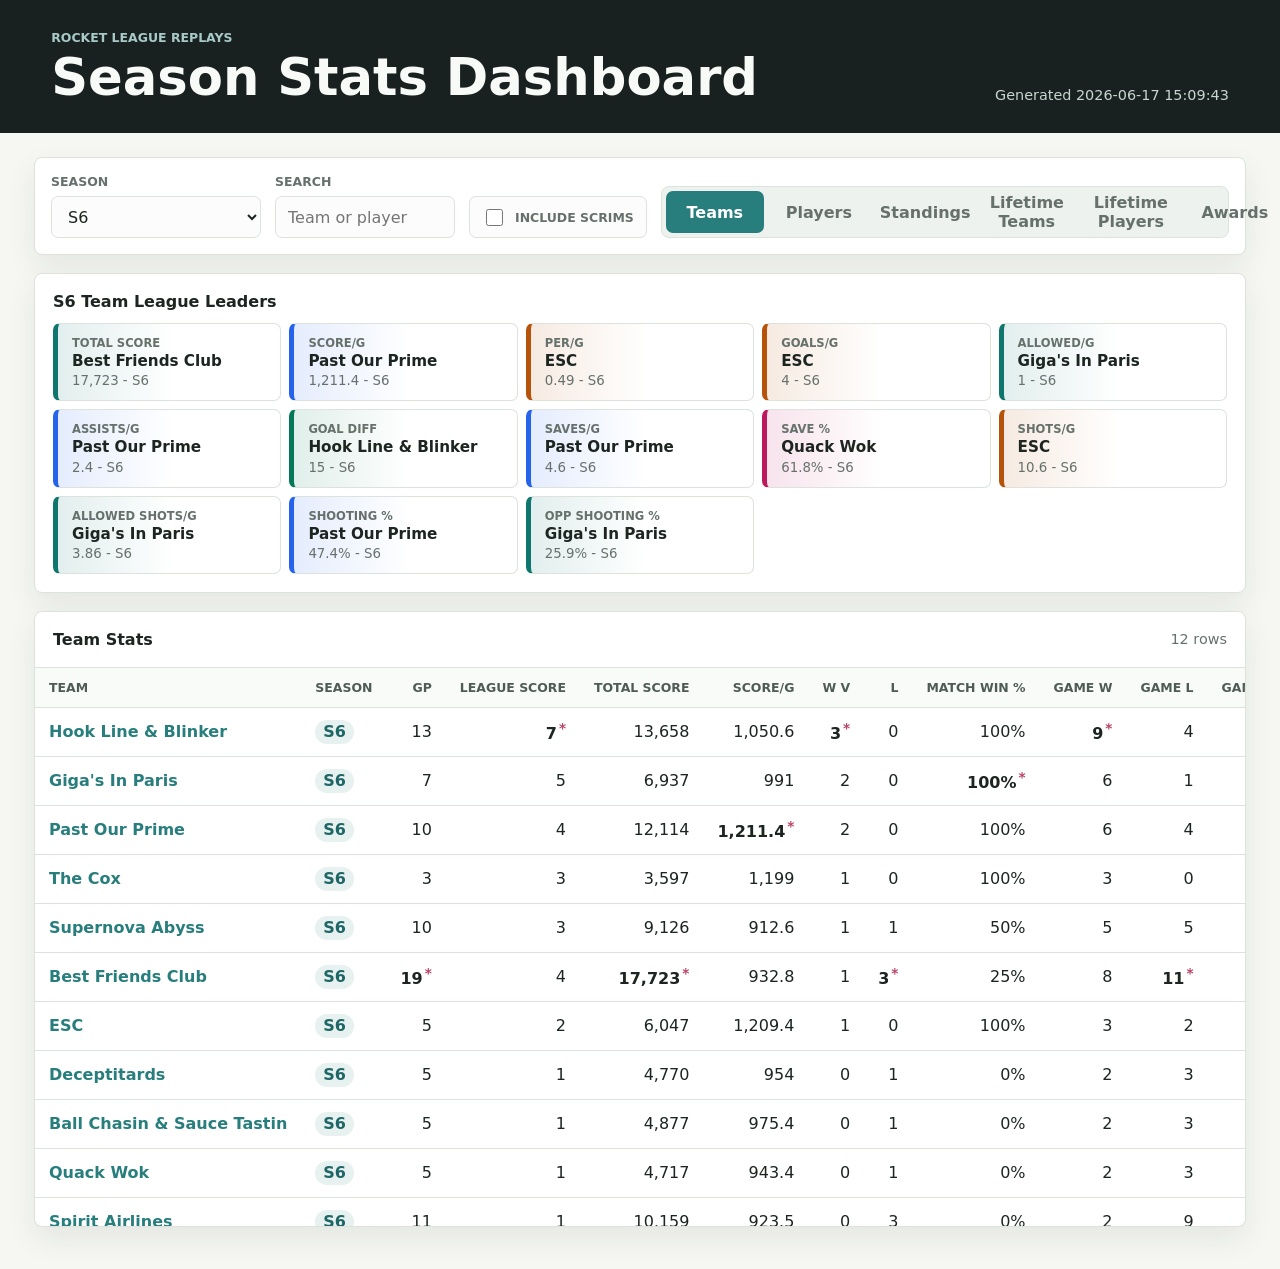
==== RL - 2/index.html @ 571d5083 "Add files via upload" ====
<!doctype html>
<html lang="en">
<head>
  <meta charset="utf-8">
  <meta name="viewport" content="width=device-width, initial-scale=1">
  <title>RL Season Dashboard</title>
  <link rel="stylesheet" href="styles.css">
</head>
<body>
  <header class="topbar">
    <div>
      <p class="eyebrow">Rocket League replays</p>
      <h1>Season Stats Dashboard</h1>
    </div>
    <div class="meta">
      <span id="generatedAt">Loading data...</span>
    </div>
  </header>

  <main>
    <section class="controls" aria-label="Dashboard controls">
      <label>
        <span>Season</span>
        <select id="seasonSelect"></select>
      </label>
      <label>
        <span>Search</span>
        <input id="searchInput" type="search" placeholder="Team or player">
        <div id="searchSuggestions" class="search-suggestions hidden"></div>
      </label>
      <label class="check-control">
        <input id="includeScrims" type="checkbox">
        <span>Include scrims</span>
      </label>
      <div class="segmented" role="tablist" aria-label="Stats view">
        <button class="active" type="button" data-view="teams">Teams</button>
        <button type="button" data-view="players">Players</button>
        <button type="button" data-view="standings">Standings</button>
        <button type="button" data-view="lifetimeTeams">Lifetime Teams</button>
        <button type="button" data-view="lifetimePlayers">Lifetime Players</button>
        <button type="button" data-view="awards">Awards</button>
      </div>
    </section>

    <section id="detailBar" class="detail-bar hidden" aria-label="Detail navigation">
      <button id="backButton" type="button">Back</button>
      <div>
        <span id="detailEyebrow">Detail</span>
        <strong id="detailTitle">-</strong>
      </div>
    </section>

    <section class="kpis" aria-label="Season summary">
      <div id="teamLeaderPanel">
        <h2>Team League Leaders</h2>
        <div id="teamLeaderGrid" class="mini-leader-grid"></div>
      </div>
      <div id="awardRacePanel">
        <h2>Award Races</h2>
        <div id="awardRaceGrid" class="mini-leader-grid"></div>
      </div>
    </section>

    <section class="figures hidden" aria-label="Key figures">
      <article>
        <span id="figureOneLabel">Top Scorer</span>
        <strong id="figureOneValue">-</strong>
        <small id="figureOneMeta"></small>
      </article>
      <article>
        <span id="figureTwoLabel">Pressure Leader</span>
        <strong id="figureTwoValue">-</strong>
        <small id="figureTwoMeta"></small>
      </article>
      <article>
        <span id="figureThreeLabel">Most Efficient</span>
        <strong id="figureThreeValue">-</strong>
        <small id="figureThreeMeta"></small>
      </article>
      <article>
        <span id="figureFourLabel">Boost Thief</span>
        <strong id="figureFourValue">-</strong>
        <small id="figureFourMeta"></small>
      </article>
    </section>

    <section class="leaderboards hidden" aria-label="Leaders">
      <div>
        <h2 id="leaderOneTitle">Team Goal Leaders</h2>
        <div id="leaderOne" class="bars"></div>
      </div>
      <div>
        <h2 id="leaderTwoTitle">Best Win Rate</h2>
        <div id="leaderTwo" class="bars"></div>
      </div>
    </section>

    <section id="awardFilters" class="award-filters hidden" aria-label="Award filters"></section>

    <section class="table-shell">
      <div class="table-head">
        <h2 id="tableTitle">Team Stats</h2>
        <span id="rowCount">0 rows</span>
      </div>
      <div class="table-wrap">
        <table>
          <thead id="statsHead"></thead>
          <tbody id="statsBody"></tbody>
        </table>
      </div>
    </section>

    <section id="detailExtras" class="detail-extras hidden" aria-label="Player awards and leaderboard appearances"></section>
    <section id="playoffStats" class="detail-extras hidden" aria-label="Playoff stats"></section>
  </main>

  <script src="dashboard-data.js"></script>
  <script src="manual-history.js"></script>
  <script src="app.js"></script>
</body>
</html>
---- RL - 2/styles.css ----
:root {
  color-scheme: light;
  --bg: #f6f7f3;
  --panel: #ffffff;
  --ink: #1d2521;
  --muted: #66716c;
  --line: #dce2dc;
  --accent: #287d7d;
  --accent-2: #d56536;
  --accent-3: #6a7f2a;
  --gold: #b7791f;
  --rose: #b94664;
  --blue: #3b6fa8;
  --shadow: 0 12px 30px rgba(29, 37, 33, 0.08);
}

* {
  box-sizing: border-box;
}

body {
  margin: 0;
  background: var(--bg);
  color: var(--ink);
  font-family: Inter, ui-sans-serif, system-ui, -apple-system, BlinkMacSystemFont, "Segoe UI", sans-serif;
}

.topbar {
  min-height: 132px;
  display: flex;
  align-items: flex-end;
  justify-content: space-between;
  gap: 24px;
  padding: 30px clamp(18px, 4vw, 54px);
  background: #18211f;
  color: #f7faf7;
}

.eyebrow {
  margin: 0 0 7px;
  color: #a7c9c7;
  font-size: 0.78rem;
  font-weight: 700;
  text-transform: uppercase;
  letter-spacing: 0;
}

h1,
h2 {
  margin: 0;
  letter-spacing: 0;
}

h1 {
  font-size: clamp(2rem, 4vw, 3.6rem);
  line-height: 1;
}

h2 {
  font-size: 1rem;
}

.meta {
  color: #c9d5d1;
  font-size: 0.9rem;
  white-space: nowrap;
}

main {
  width: min(1400px, 100%);
  margin: 0 auto;
  padding: 24px clamp(14px, 3vw, 34px) 42px;
}

.controls,
.detail-bar,
.kpis,
.figures,
.leaderboards,
.table-shell {
  background: var(--panel);
  border: 1px solid var(--line);
  border-radius: 8px;
  box-shadow: var(--shadow);
}

.hidden {
  display: none !important;
}

.detail-bar {
  display: flex;
  align-items: center;
  gap: 14px;
  margin-top: 18px;
  padding: 14px 16px;
}

.detail-bar button {
  width: 72px;
  border: 0;
  background: var(--accent);
  color: #fff;
  font-weight: 800;
  cursor: pointer;
}

.detail-bar div {
  display: grid;
  gap: 3px;
}

.detail-bar span {
  color: var(--muted);
  font-size: 0.75rem;
  font-weight: 800;
  text-transform: uppercase;
}

.detail-bar strong {
  color: var(--ink);
  font-size: 1.12rem;
}

.controls {
  display: grid;
  grid-template-columns: minmax(150px, 210px) minmax(180px, 1fr) minmax(132px, auto) minmax(460px, auto);
  gap: 14px;
  align-items: end;
  padding: 16px;
}

label {
  position: relative;
  display: grid;
  gap: 7px;
}

label span,
.check-control span {
  color: var(--muted);
  font-size: 0.78rem;
  font-weight: 700;
  text-transform: uppercase;
}

.check-control {
  min-height: 42px;
  display: flex;
  align-items: center;
  gap: 9px;
  padding: 0 12px;
  border: 1px solid var(--line);
  border-radius: 7px;
  background: #fbfcfb;
  cursor: pointer;
}

.check-control input {
  width: 17px;
  height: 17px;
  accent-color: var(--accent);
}

select,
input,
button {
  height: 42px;
  border: 1px solid var(--line);
  border-radius: 7px;
  font: inherit;
}

select,
input {
  width: 100%;
  padding: 0 12px;
  background: #fbfcfb;
  color: var(--ink);
}

.segmented {
  display: grid;
  grid-template-columns: repeat(6, 1fr);
  gap: 6px;
  padding: 4px;
  border: 1px solid var(--line);
  border-radius: 8px;
  background: #eef2ee;
}

.segmented button {
  min-width: 98px;
  border: 0;
  background: transparent;
  color: var(--muted);
  font-weight: 700;
  cursor: pointer;
}

.segmented button.active {
  background: var(--accent);
  color: white;
}

.season-disabled label:first-child {
  opacity: 0.45;
}

.season-disabled #seasonSelect {
  cursor: not-allowed;
}

.search-suggestions {
  position: absolute;
  top: calc(100% + 6px);
  right: 0;
  left: 0;
  z-index: 20;
  overflow: hidden;
  border: 1px solid var(--line);
  border-radius: 8px;
  background: #fff;
  box-shadow: var(--shadow);
}

.search-suggestions button {
  width: 100%;
  height: auto;
  min-height: 38px;
  display: grid;
  grid-template-columns: 1fr auto;
  gap: 10px;
  align-items: center;
  border: 0;
  border-bottom: 1px solid var(--line);
  border-radius: 0;
  background: #fff;
  color: var(--ink);
  cursor: pointer;
  text-align: left;
}

.search-suggestions button:hover {
  background: #edf7f6;
}

.search-suggestions span {
  color: var(--ink);
  text-transform: none;
}

.search-suggestions em {
  color: var(--accent);
  font-size: 0.75rem;
  font-style: normal;
  font-weight: 800;
  text-transform: uppercase;
}

.search-suggestions p {
  margin: 0;
  padding: 10px 12px;
  color: var(--muted);
}

.kpis {
  display: grid;
  grid-template-columns: repeat(2, minmax(0, 1fr));
  gap: 18px;
  margin-top: 18px;
  padding: 18px;
  overflow: visible;
}

.figures {
  display: grid;
  grid-template-columns: repeat(4, 1fr);
  gap: 1px;
  margin-top: 18px;
  overflow: hidden;
}

.figures article {
  min-height: 112px;
  display: grid;
  gap: 6px;
  align-content: center;
  padding: 18px;
  background: #fff;
  border-top: 4px solid var(--accent);
}

.figures article:nth-child(2) {
  border-top-color: var(--accent-2);
}

.figures article:nth-child(3) {
  border-top-color: var(--gold);
}

.figures article:nth-child(4) {
  border-top-color: var(--blue);
}

.figures span {
  color: var(--muted);
  font-size: 0.78rem;
  font-weight: 700;
  text-transform: uppercase;
}

.figures strong {
  overflow: hidden;
  text-overflow: ellipsis;
  white-space: nowrap;
  font-size: 1.15rem;
  color: var(--accent);
}

.figures article:nth-child(2) strong {
  color: var(--accent-2);
}

.figures article:nth-child(3) strong {
  color: var(--gold);
}

.figures article:nth-child(4) strong {
  color: var(--blue);
}

.figures small {
  color: var(--muted);
  font-size: 0.9rem;
}

.kpis article {
  background: #fff;
}

.kpis span {
  color: var(--muted);
  font-size: 0.82rem;
  font-weight: 700;
  text-transform: uppercase;
}

.kpis strong {
  font-size: 2.1rem;
  line-height: 1;
}

.mini-leader-grid {
  display: grid;
  grid-template-columns: repeat(2, minmax(0, 1fr));
  gap: 8px;
  margin-top: 12px;
}

#teamLeaderPanel {
  grid-column: 1 / -1;
}

#teamLeaderGrid {
  grid-template-columns: repeat(5, minmax(0, 1fr));
}

#awardRacePanel {
  grid-column: 1 / -1;
}

#awardRaceGrid {
  max-width: 980px;
  grid-template-columns: repeat(2, minmax(0, 1fr));
}

.mini-leader-card {
  height: auto;
  min-height: 72px;
  display: grid;
  gap: 4px;
  align-content: center;
  border: 1px solid var(--line);
  border-left: 5px solid var(--team-color, var(--accent));
  background: linear-gradient(90deg, color-mix(in srgb, var(--team-color, var(--accent)) 12%, #fff), #fff 52%);
  color: var(--ink);
  cursor: pointer;
  padding: 12px 14px;
  text-align: left;
}

.mini-leader-card span {
  color: var(--muted);
  font-size: 0.72rem;
  font-weight: 800;
  text-transform: uppercase;
}

.mini-leader-card strong {
  overflow: hidden;
  color: var(--ink);
  font-size: 0.95rem;
  text-overflow: ellipsis;
  white-space: nowrap;
}

.mini-leader-card small {
  color: var(--muted);
}

#awardRacePanel .mini-leader-card {
  min-height: 94px;
  border-left-width: 7px;
}

#awardRacePanel .mini-leader-card strong {
  font-size: 1.08rem;
}

#awardRacePanel .mini-leader-card small {
  line-height: 1.35;
}

.leaderboards {
  display: grid;
  grid-template-columns: repeat(2, minmax(0, 1fr));
  gap: 20px;
  margin-top: 18px;
  padding: 18px;
}

.bars {
  display: grid;
  gap: 12px;
  margin-top: 16px;
}

.bar-row {
  display: grid;
  grid-template-columns: minmax(120px, 180px) 1fr minmax(54px, auto);
  gap: 12px;
  align-items: center;
}

.bar-name {
  overflow: hidden;
  text-overflow: ellipsis;
  white-space: nowrap;
  font-weight: 700;
}

.bar-name small {
  color: var(--muted);
  font-size: 0.72rem;
}

.bar-track {
  height: 12px;
  overflow: hidden;
  border-radius: 99px;
  background: #edf1ee;
}

.bar-fill {
  height: 100%;
  width: var(--w);
  background: var(--accent-2);
}

.bar-row.goals .bar-fill {
  background: linear-gradient(90deg, var(--accent-2), #ef9a6c);
}

.bar-row.shooting .bar-fill {
  background: linear-gradient(90deg, var(--accent), #56b7a9);
}

.bar-row.default:nth-child(even) .bar-fill {
  background: var(--accent-3);
}

.bar-value {
  color: var(--muted);
  font-variant-numeric: tabular-nums;
  text-align: right;
}

.table-shell {
  margin-top: 18px;
  overflow: hidden;
}

.detail-extras {
  margin-top: 18px;
}

.extras-grid {
  display: grid;
  gap: 18px;
}

.extras-grid > section {
  background: var(--panel);
  border: 1px solid var(--line);
  border-radius: 8px;
  box-shadow: var(--shadow);
  padding: 18px;
}

.appearance-grid {
  display: grid;
  grid-template-columns: repeat(auto-fit, minmax(210px, 1fr));
  gap: 12px;
  margin-top: 14px;
}

.player-total-grid {
  display: grid;
  grid-template-columns: repeat(4, minmax(0, 1fr));
  gap: 10px;
  margin-top: 14px;
}

.player-total-grid article {
  min-height: 86px;
  display: grid;
  align-content: center;
  gap: 7px;
  border: 1px solid var(--line);
  border-left: 5px solid var(--accent);
  border-radius: 8px;
  background: #fff;
  padding: 14px;
}

.player-total-grid span {
  color: var(--muted);
  font-size: 0.74rem;
  font-weight: 800;
  text-transform: uppercase;
}

.player-total-grid strong {
  color: var(--ink);
  font-size: 1.35rem;
  line-height: 1;
}

.appearance-card {
  border: 1px solid var(--line);
  border-top: 4px solid var(--accent);
  border-radius: 8px;
  padding: 12px;
  background: #fff;
}

.appearance-card h3 {
  margin: 0 0 8px;
  font-size: 0.95rem;
}

.appearance-card button {
  width: 100%;
  height: auto;
  min-height: 30px;
  display: grid;
  grid-template-columns: 1fr auto auto;
  gap: 8px;
  align-items: center;
  border: 0;
  border-radius: 4px;
  background: transparent;
  color: var(--ink);
  cursor: pointer;
  text-align: left;
}

.appearance-card button:hover {
  background: #edf7f6;
}

.appearance-card span {
  color: #064fb0;
  font-weight: 800;
}

.appearance-card strong {
  color: var(--ink);
}

.appearance-card em,
.appearance-card small,
.empty-note {
  color: var(--muted);
  font-style: normal;
}

.award-list {
  display: grid;
  grid-template-columns: repeat(auto-fit, minmax(220px, 1fr));
  gap: 12px;
  margin-top: 14px;
}

.award-card,
.award-card button {
  display: grid;
  gap: 5px;
  border: 1px solid var(--line);
  border-left: 4px solid var(--gold);
  border-radius: 8px;
  padding: 12px;
  background: #fff;
  color: var(--ink);
  text-align: left;
}

.award-card button {
  width: 100%;
  cursor: pointer;
}

.award-card button:hover {
  background: #fff8e5;
}

.award-card strong {
  color: var(--ink);
}

.award-card span {
  color: var(--accent);
  font-size: 0.85rem;
  font-weight: 800;
}

.award-card small {
  color: var(--muted);
}

.info-grid {
  display: grid;
  grid-template-columns: repeat(auto-fit, minmax(180px, 1fr));
  gap: 12px;
  margin-top: 14px;
}

.info-grid article,
.info-grid button {
  min-height: 88px;
  display: grid;
  gap: 8px;
  align-content: center;
  border: 1px solid var(--line);
  border-left: 4px solid var(--blue);
  border-radius: 8px;
  padding: 16px;
  background: #fff;
  color: var(--ink);
  text-align: left;
}

.info-grid button {
  width: 100%;
  cursor: pointer;
}

.info-grid button:hover {
  background: #eef5ff;
}

.info-grid span {
  color: var(--muted);
  font-size: 0.72rem;
  font-weight: 800;
  text-transform: uppercase;
}

.info-grid strong {
  white-space: normal;
  line-height: 1.25;
  color: var(--ink);
}

.awards-panel {
  display: grid;
  gap: 16px;
  margin-top: 18px;
  padding: 18px;
  border: 1px solid var(--line);
  background: #fff;
}

.awards-panel h2 {
  margin: 0;
}

.awards-panel p {
  margin: 4px 0 0;
  color: var(--muted);
}

.award-filter-grid {
  display: grid;
  grid-template-columns: repeat(auto-fit, minmax(170px, 1fr));
  gap: 10px;
}

.award-filter {
  min-height: 64px;
  display: grid;
  gap: 4px;
  align-content: center;
  border: 1px solid var(--line);
  border-left: 4px solid var(--accent);
  background: #f9fbf9;
  color: var(--ink);
  cursor: pointer;
  text-align: left;
}

.award-filter.active {
  border-color: var(--accent);
  background: #edf7f6;
}

.award-filter strong {
  font-size: 0.92rem;
}

.award-filter span {
  color: var(--muted);
  font-size: 0.78rem;
}

.compact-stat-list {
  display: grid;
  gap: 8px;
  margin-top: 12px;
}

.compact-stat-list button {
  width: 100%;
  height: auto;
  min-height: 42px;
  display: grid;
  grid-template-columns: minmax(0, 1fr) auto;
  gap: 10px;
  align-items: center;
  border: 1px solid var(--line);
  background: #fff;
  color: var(--ink);
  cursor: pointer;
  text-align: left;
}

.compact-stat-list button:hover {
  background: #edf7f6;
}

.compact-stat-list span {
  color: var(--muted);
}

.leader-card-wrap {
  max-height: none;
}

.leader-card-table {
  min-width: 0;
}

.leader-grid-cell {
  padding: 0;
  text-align: left;
  white-space: normal;
}

.leader-card-grid {
  display: grid;
  grid-template-columns: repeat(4, minmax(210px, 1fr));
  gap: 6px;
  padding: 6px;
}

.leader-card {
  min-height: 96px;
  border: 1px solid #e1e1e1;
  background: #fff;
}

.leader-card h3 {
  margin: 0;
  padding: 5px 10px;
  border-bottom: 1px solid #cfcfcf;
  background: #e9e7e7;
  color: #050505;
  font-size: 0.9rem;
  text-align: center;
}

.leader-list {
  display: grid;
  gap: 6px;
  margin: 0;
  padding: 8px 12px 2px;
  list-style: none;
}

.leader-list li {
  display: grid;
  grid-template-columns: auto minmax(0, 1fr) auto;
  gap: 5px;
  align-items: baseline;
  color: #050505;
  font-size: 0.78rem;
  font-weight: 800;
}

.leader-list button {
  height: auto;
  min-width: 0;
  padding: 0;
  border: 0;
  background: transparent;
  color: #064fb0;
  cursor: pointer;
  font: inherit;
  text-align: left;
  text-decoration: underline;
}

.leader-list strong {
  color: #050505;
}

.leader-card details {
  padding-bottom: 7px;
}

.leader-card summary {
  display: block;
  margin-top: 2px;
  color: #b00000;
  font-size: 0.7rem;
  font-weight: 700;
  text-align: center;
  cursor: pointer;
}

.leader-card summary::after {
  content: " v";
}

.leader-card details[open] summary::after {
  content: " ^";
}

.leader-list-extra {
  padding-top: 8px;
}

.career-high {
  color: var(--accent-2);
  font-weight: 900;
}

.season-leader {
  color: var(--ink);
  font-weight: 900;
}

.playoff-winner {
  color: var(--ink);
  font-weight: 900;
}

.season-record {
  color: var(--rose);
  font-size: 0.85em;
  font-weight: 900;
  margin-left: 2px;
}

.table-head {
  display: flex;
  align-items: center;
  justify-content: space-between;
  gap: 18px;
  padding: 18px;
  border-bottom: 1px solid var(--line);
}

#rowCount {
  color: var(--muted);
  font-size: 0.9rem;
}

.table-wrap {
  overflow: auto;
  max-height: 62vh;
}

table {
  width: 100%;
  border-collapse: collapse;
  min-width: 1820px;
}

th,
td {
  padding: 12px 14px;
  border-bottom: 1px solid var(--line);
  text-align: right;
  white-space: nowrap;
  font-variant-numeric: tabular-nums;
}

th:first-child,
td:first-child,
th:nth-child(2),
td:nth-child(2) {
  text-align: left;
}

th {
  position: sticky;
  top: 0;
  z-index: 1;
  background: #f9fbf9;
  color: #4f5c56;
  font-size: 0.78rem;
  text-transform: uppercase;
  cursor: pointer;
}

tbody tr:hover {
  background: #f7faf7;
}

tbody tr.clickable {
  cursor: pointer;
}

tbody tr.clickable td:first-child {
  color: var(--accent);
  font-weight: 800;
}

.pill {
  display: inline-flex;
  align-items: center;
  min-height: 24px;
  padding: 2px 8px;
  border-radius: 99px;
  background: #e7f1f0;
  color: #1f6666;
  font-weight: 700;
}

@media (max-width: 820px) {
  .topbar {
    display: grid;
    align-items: start;
  }

  .meta {
    white-space: normal;
  }

  .controls,
  .leaderboards,
  .kpis,
  .figures {
    grid-template-columns: 1fr;
  }

  .segmented {
    grid-template-columns: repeat(2, 1fr);
  }

  .mini-leader-grid {
    grid-template-columns: 1fr;
  }

  .player-total-grid {
    grid-template-columns: repeat(2, minmax(0, 1fr));
  }

  #teamLeaderGrid,
  #awardRaceGrid {
    grid-template-columns: 1fr;
  }

  .bar-row {
    grid-template-columns: minmax(92px, 120px) 1fr 44px;
  }

  .leader-card-grid {
    grid-template-columns: 1fr;
  }
}
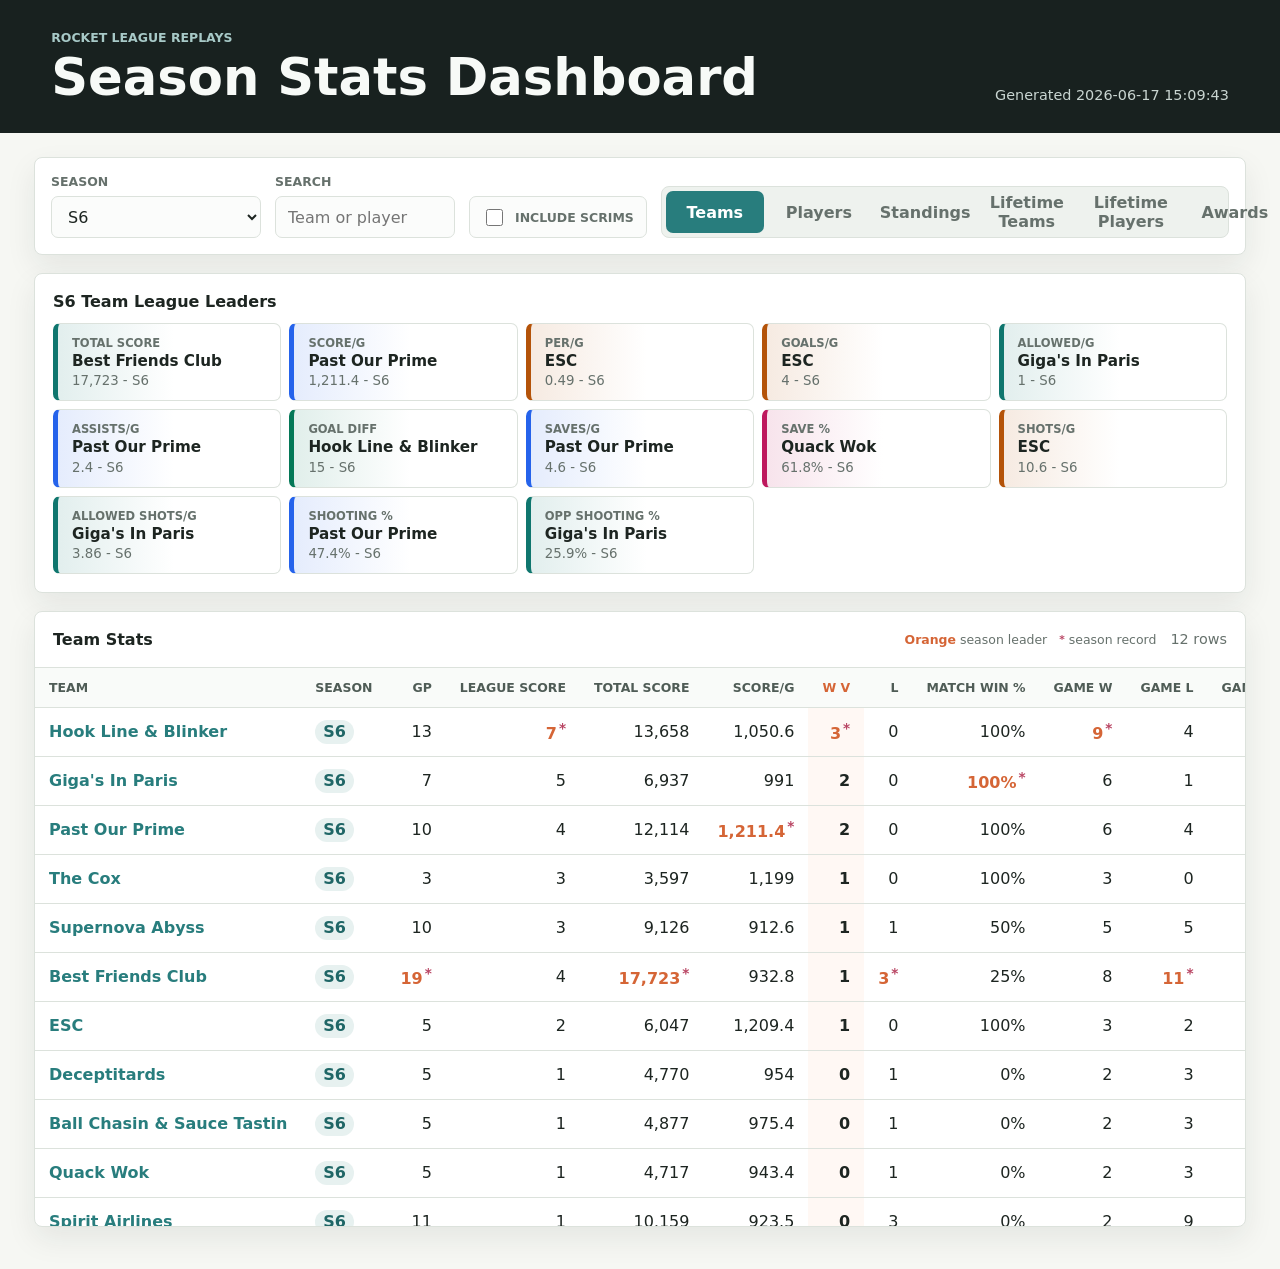
==== commit a5a2a843: "Add files via upload" ====
--- a/RL - 2/index.html
+++ b/RL - 2/index.html
@@ -32,6 +32,10 @@
         <input id="includeScrims" type="checkbox">
         <span>Include scrims</span>
       </label>
+      <label id="excludeTwosControl" class="check-control hidden">
+        <input id="excludeTwosEra" type="checkbox">
+        <span>Exclude 2's Era</span>
+      </label>
       <div class="segmented" role="tablist" aria-label="Stats view">
         <button class="active" type="button" data-view="teams">Teams</button>
         <button type="button" data-view="players">Players</button>
@@ -39,6 +43,7 @@
         <button type="button" data-view="lifetimeTeams">Lifetime Teams</button>
         <button type="button" data-view="lifetimePlayers">Lifetime Players</button>
         <button type="button" data-view="awards">Awards</button>
+        <button type="button" data-view="kitchen">Selena's Kitchen</button>
       </div>
     </section>
 
@@ -96,11 +101,15 @@
     </section>
 
     <section id="awardFilters" class="award-filters hidden" aria-label="Award filters"></section>
+    <section id="kitchenPanel" class="kitchen-panel hidden" aria-label="Selena's Kitchen"></section>
 
     <section class="table-shell">
       <div class="table-head">
         <h2 id="tableTitle">Team Stats</h2>
-        <span id="rowCount">0 rows</span>
+        <div class="table-meta">
+          <div id="tableLegend" class="table-legend hidden" aria-label="Table key"></div>
+          <span id="rowCount">0 rows</span>
+        </div>
       </div>
       <div class="table-wrap">
         <table>
--- a/RL - 2/styles.css
+++ b/RL - 2/styles.css
@@ -181,7 +181,7 @@
 
 .segmented {
   display: grid;
-  grid-template-columns: repeat(6, 1fr);
+  grid-template-columns: repeat(7, 1fr);
   gap: 6px;
   padding: 4px;
   border: 1px solid var(--line);
@@ -495,6 +495,463 @@
   margin-top: 18px;
 }
 
+.kitchen-panel {
+  margin-top: 18px;
+}
+
+.kitchen-hero {
+  display: grid;
+  grid-template-columns: minmax(0, 1fr) minmax(280px, 420px);
+  gap: 18px;
+  align-items: stretch;
+  border: 1px solid var(--line);
+  border-radius: 8px;
+  background: linear-gradient(135deg, #f8fbfa, #eef5f2);
+  box-shadow: var(--shadow);
+  padding: 20px;
+}
+
+.kitchen-hero h2 {
+  margin: 4px 0 8px;
+  font-size: clamp(1.8rem, 4vw, 3rem);
+  line-height: 1;
+}
+
+.kitchen-hero p {
+  max-width: 780px;
+  margin: 0;
+  color: var(--muted);
+}
+
+.kitchen-recipe {
+  display: grid;
+  align-content: center;
+  gap: 8px;
+  border: 1px solid var(--line);
+  border-left: 5px solid var(--accent-2);
+  border-radius: 8px;
+  background: #fff;
+  padding: 16px;
+}
+
+.kitchen-recipe span {
+  color: var(--muted);
+  font-size: 0.76rem;
+  font-weight: 800;
+  text-transform: uppercase;
+}
+
+.kitchen-recipe code {
+  white-space: normal;
+  color: var(--ink);
+  font-size: 0.86rem;
+}
+
+.kitchen-stat-grid {
+  display: grid;
+  grid-template-columns: repeat(4, minmax(0, 1fr));
+  gap: 12px;
+  margin-top: 14px;
+}
+
+.kitchen-stat-grid article {
+  min-height: 100px;
+  display: grid;
+  align-content: center;
+  gap: 7px;
+  border: 1px solid var(--line);
+  border-radius: 8px;
+  background: var(--panel);
+  box-shadow: var(--shadow);
+  padding: 16px;
+}
+
+.kitchen-stat-grid span,
+.kitchen-card-head span {
+  color: var(--muted);
+  font-size: 0.74rem;
+  font-weight: 800;
+  text-transform: uppercase;
+}
+
+.kitchen-stat-grid strong {
+  font-size: 1.35rem;
+  line-height: 1.05;
+}
+
+.kitchen-stat-grid small {
+  color: var(--accent);
+  font-weight: 800;
+}
+
+.kitchen-layout {
+  display: grid;
+  grid-template-columns: minmax(0, 1.25fr) minmax(320px, 0.75fr);
+  gap: 18px;
+  margin-top: 18px;
+}
+
+.kitchen-card {
+  border: 1px solid var(--line);
+  border-radius: 8px;
+  background: var(--panel);
+  box-shadow: var(--shadow);
+  padding: 16px;
+}
+
+.kitchen-card.wide {
+  min-width: 0;
+}
+
+.kitchen-card-head {
+  display: flex;
+  align-items: baseline;
+  justify-content: space-between;
+  gap: 12px;
+  margin-bottom: 12px;
+}
+
+.kitchen-card h3 {
+  margin: 0;
+  font-size: 1rem;
+}
+
+.kitchen-scatter {
+  display: grid;
+  gap: 9px;
+  border: 1px solid var(--line);
+  border-radius: 8px;
+  background: #fbfcfb;
+  padding: 12px;
+  margin-bottom: 14px;
+}
+
+.kitchen-scatter svg {
+  display: block;
+  width: 100%;
+  height: auto;
+  min-height: 320px;
+}
+
+.kitchen-graph-key {
+  display: flex;
+  gap: 16px;
+  justify-content: flex-end;
+  color: var(--muted);
+  font-size: 0.74rem;
+  font-weight: 800;
+  text-transform: uppercase;
+}
+
+.kitchen-graph-key span {
+  display: inline-flex;
+  align-items: center;
+  gap: 6px;
+}
+
+.kitchen-graph-key i {
+  width: 22px;
+  height: 8px;
+  border-radius: 99px;
+  background: var(--accent);
+}
+
+.kitchen-graph-key i.expected {
+  background: #c9d1cc;
+}
+
+.kitchen-scatter .axis {
+  stroke: #8d9992;
+  stroke-width: 1.4;
+}
+
+.kitchen-scatter .tick line {
+  stroke: #e0e6e2;
+  stroke-width: 1;
+}
+
+.kitchen-scatter .tick text,
+.kitchen-scatter .axis-label {
+  fill: var(--muted);
+  font-size: 13px;
+  font-weight: 800;
+  text-anchor: middle;
+}
+
+.kitchen-scatter .tick text {
+  dominant-baseline: middle;
+}
+
+.kitchen-scatter .tick text:first-child {
+  text-anchor: end;
+}
+
+.kitchen-scatter .fit-line {
+  stroke: #6e7772;
+  stroke-width: 3;
+  stroke-dasharray: 8 6;
+}
+
+.kitchen-dot circle {
+  fill: var(--team-color);
+  stroke: #fff;
+  stroke-width: 2.2;
+  filter: drop-shadow(0 2px 2px rgba(28, 37, 32, 0.18));
+  transition: stroke-width 0.15s ease, filter 0.15s ease, transform 0.15s ease;
+  cursor: pointer;
+  transform-box: fill-box;
+  transform-origin: center;
+}
+
+.kitchen-dot:hover circle,
+.kitchen-dot:focus circle,
+.kitchen-dot.is-hovered circle,
+.kitchen-dot.is-selected circle {
+  stroke: var(--ink);
+  stroke-width: 4;
+  filter: drop-shadow(0 4px 5px rgba(28, 37, 32, 0.28));
+  transform: scale(1.38);
+}
+
+.kitchen-dot.is-selected circle {
+  stroke: var(--accent-2);
+}
+
+.kitchen-svg-tooltip {
+  display: none;
+  pointer-events: none;
+}
+
+.kitchen-dot:hover .kitchen-svg-tooltip,
+.kitchen-dot:focus .kitchen-svg-tooltip,
+.kitchen-dot.is-hovered .kitchen-svg-tooltip,
+.kitchen-dot.is-selected .kitchen-svg-tooltip {
+  display: block;
+}
+
+.kitchen-svg-tooltip rect {
+  fill: #fff;
+  stroke: var(--line);
+  stroke-width: 1.2;
+  filter: drop-shadow(0 5px 8px rgba(28, 37, 32, 0.18));
+}
+
+.kitchen-svg-tooltip text {
+  fill: var(--ink);
+  font-size: 12px;
+  font-weight: 800;
+}
+
+.kitchen-svg-tooltip text:nth-of-type(n + 2) {
+  fill: var(--muted);
+  font-size: 11px;
+  font-weight: 700;
+}
+
+.kitchen-player-info {
+  min-height: 86px;
+  display: grid;
+  gap: 8px;
+  border: 1px solid var(--line);
+  border-left: 5px solid var(--accent);
+  border-radius: 8px;
+  background: #fff;
+  padding: 12px 14px;
+}
+
+.kitchen-player-info > span {
+  color: var(--muted);
+}
+
+.kitchen-player-info strong {
+  font-size: 1.08rem;
+}
+
+.kitchen-player-info dl {
+  display: grid;
+  grid-template-columns: repeat(4, minmax(0, 1fr));
+  gap: 8px;
+  margin: 0;
+}
+
+.kitchen-player-info dt {
+  color: var(--muted);
+  font-size: 0.68rem;
+  font-weight: 800;
+  text-transform: uppercase;
+}
+
+.kitchen-player-info dd {
+  margin: 0;
+  font-weight: 800;
+}
+
+.kitchen-table-wrap {
+  overflow-x: auto;
+}
+
+.kitchen-table {
+  width: 100%;
+  min-width: 680px;
+  border-collapse: collapse;
+  font-size: 0.9rem;
+}
+
+.kitchen-table th,
+.kitchen-table td {
+  border-bottom: 1px solid var(--line);
+  padding: 9px 10px;
+  text-align: left;
+  white-space: nowrap;
+}
+
+.kitchen-table th {
+  background: #edf1ee;
+  color: var(--ink);
+  font-size: 0.75rem;
+  text-transform: uppercase;
+}
+
+.kitchen-table td:not(:first-child):not(:nth-child(2)) {
+  font-variant-numeric: tabular-nums;
+}
+
+.kitchen-table tbody tr {
+  transition: background 0.15s ease, box-shadow 0.15s ease;
+}
+
+.kitchen-table tbody tr.is-hovered,
+.kitchen-table tbody tr.is-selected {
+  background: #f5faf8;
+  box-shadow: inset 4px 0 0 var(--accent);
+}
+
+.kitchen-table tbody tr.is-selected {
+  background: #fff8ed;
+  box-shadow: inset 4px 0 0 var(--accent-2);
+}
+
+.kitchen-player-button {
+  width: auto;
+  height: auto;
+  min-height: 0;
+  padding: 0;
+  border: 0;
+  background: transparent;
+  color: var(--accent);
+  font-weight: 800;
+  text-align: left;
+  cursor: pointer;
+}
+
+.kitchen-player-button:hover {
+  text-decoration: underline;
+}
+
+.positive {
+  color: #18704d;
+  font-weight: 800;
+}
+
+.negative {
+  color: #a33b2b;
+  font-weight: 800;
+}
+
+.kitchen-team-grid {
+  display: grid;
+  gap: 10px;
+}
+
+.kitchen-team-card {
+  display: grid;
+  grid-template-columns: minmax(0, 1fr) auto;
+  gap: 10px;
+  align-items: start;
+  border: 1px solid var(--line);
+  border-left: 5px solid var(--team-color);
+  border-radius: 8px;
+  background: #fff;
+  padding: 12px;
+}
+
+.kitchen-team-card strong,
+.kitchen-team-card span {
+  display: block;
+}
+
+.kitchen-team-card span {
+  margin-top: 4px;
+  color: var(--muted);
+  font-size: 0.82rem;
+}
+
+.kitchen-team-card em {
+  border-radius: 99px;
+  padding: 3px 8px;
+  background: #edf1ee;
+  color: var(--ink);
+  font-size: 0.72rem;
+  font-style: normal;
+  font-weight: 800;
+  text-transform: uppercase;
+}
+
+.kitchen-team-card.strong em {
+  background: #dff3e9;
+  color: #176240;
+}
+
+.kitchen-team-card.weak em {
+  background: #f7e2dd;
+  color: #8f3426;
+}
+
+.kitchen-team-card.lucky em {
+  background: #fff0cf;
+  color: #8a5a00;
+}
+
+.kitchen-team-card.unlucky em {
+  background: #e2e8f8;
+  color: #324d8a;
+}
+
+.kitchen-team-card dl {
+  grid-column: 1 / -1;
+  display: grid;
+  grid-template-columns: repeat(3, minmax(0, 1fr));
+  gap: 8px;
+  margin: 0;
+}
+
+.kitchen-team-card div div,
+.kitchen-team-card dl div {
+  display: grid;
+  gap: 2px;
+}
+
+.kitchen-team-card dt {
+  color: var(--muted);
+  font-size: 0.68rem;
+  font-weight: 800;
+  text-transform: uppercase;
+}
+
+.kitchen-team-card dd {
+  margin: 0;
+  font-weight: 800;
+}
+
+.kitchen-notes {
+  color: var(--muted);
+}
+
+.kitchen-notes p {
+  margin: 10px 0 0;
+  line-height: 1.5;
+}
+
 .extras-grid {
   display: grid;
   gap: 18px;
@@ -636,6 +1093,42 @@
 }
 
 .award-card small {
+  color: var(--muted);
+}
+
+.honor-list {
+  display: grid;
+  grid-template-columns: repeat(auto-fit, minmax(150px, 1fr));
+  gap: 12px;
+  margin-top: 14px;
+}
+
+.honor-card {
+  min-height: 96px;
+  display: grid;
+  align-content: center;
+  gap: 6px;
+  border: 1px solid var(--line);
+  border-top: 5px solid var(--gold);
+  border-radius: 8px;
+  background: #fff;
+  padding: 14px;
+}
+
+.honor-card span {
+  color: var(--muted);
+  font-size: 0.74rem;
+  font-weight: 800;
+  text-transform: uppercase;
+}
+
+.honor-card strong {
+  color: var(--ink);
+  font-size: 1.45rem;
+  line-height: 1;
+}
+
+.honor-card small {
   color: var(--muted);
 }
 
@@ -867,7 +1360,7 @@
 }
 
 .season-leader {
-  color: var(--ink);
+  color: var(--accent-2);
   font-weight: 900;
 }
 
@@ -892,6 +1385,30 @@
   border-bottom: 1px solid var(--line);
 }
 
+.table-meta {
+  display: flex;
+  align-items: center;
+  justify-content: flex-end;
+  gap: 14px;
+  flex-wrap: wrap;
+}
+
+.table-legend {
+  display: flex;
+  align-items: center;
+  gap: 10px;
+  flex-wrap: wrap;
+  color: var(--muted);
+  font-size: 0.78rem;
+}
+
+.table-legend span {
+  display: inline-flex;
+  align-items: center;
+  gap: 4px;
+  white-space: nowrap;
+}
+
 #rowCount {
   color: var(--muted);
   font-size: 0.9rem;
@@ -931,8 +1448,22 @@
   background: #f9fbf9;
   color: #4f5c56;
   font-size: 0.78rem;
+  font-weight: 800;
   text-transform: uppercase;
   cursor: pointer;
+}
+
+th.sorted-column,
+td.sorted-column {
+  font-weight: 900;
+}
+
+th.sorted-column {
+  color: var(--accent-2);
+}
+
+td.sorted-column {
+  background: #fff8f4;
 }
 
 tbody tr:hover {
@@ -976,6 +1507,12 @@
     grid-template-columns: 1fr;
   }
 
+  .table-head,
+  .table-meta {
+    align-items: flex-start;
+    flex-direction: column;
+  }
+
   .segmented {
     grid-template-columns: repeat(2, 1fr);
   }
@@ -985,6 +1522,20 @@
   }
 
   .player-total-grid {
+    grid-template-columns: repeat(2, minmax(0, 1fr));
+  }
+
+  .kitchen-hero,
+  .kitchen-layout,
+  .kitchen-stat-grid {
+    grid-template-columns: 1fr;
+  }
+
+  .kitchen-card-head {
+    display: grid;
+  }
+
+  .kitchen-player-info dl {
     grid-template-columns: repeat(2, minmax(0, 1fr));
   }
 
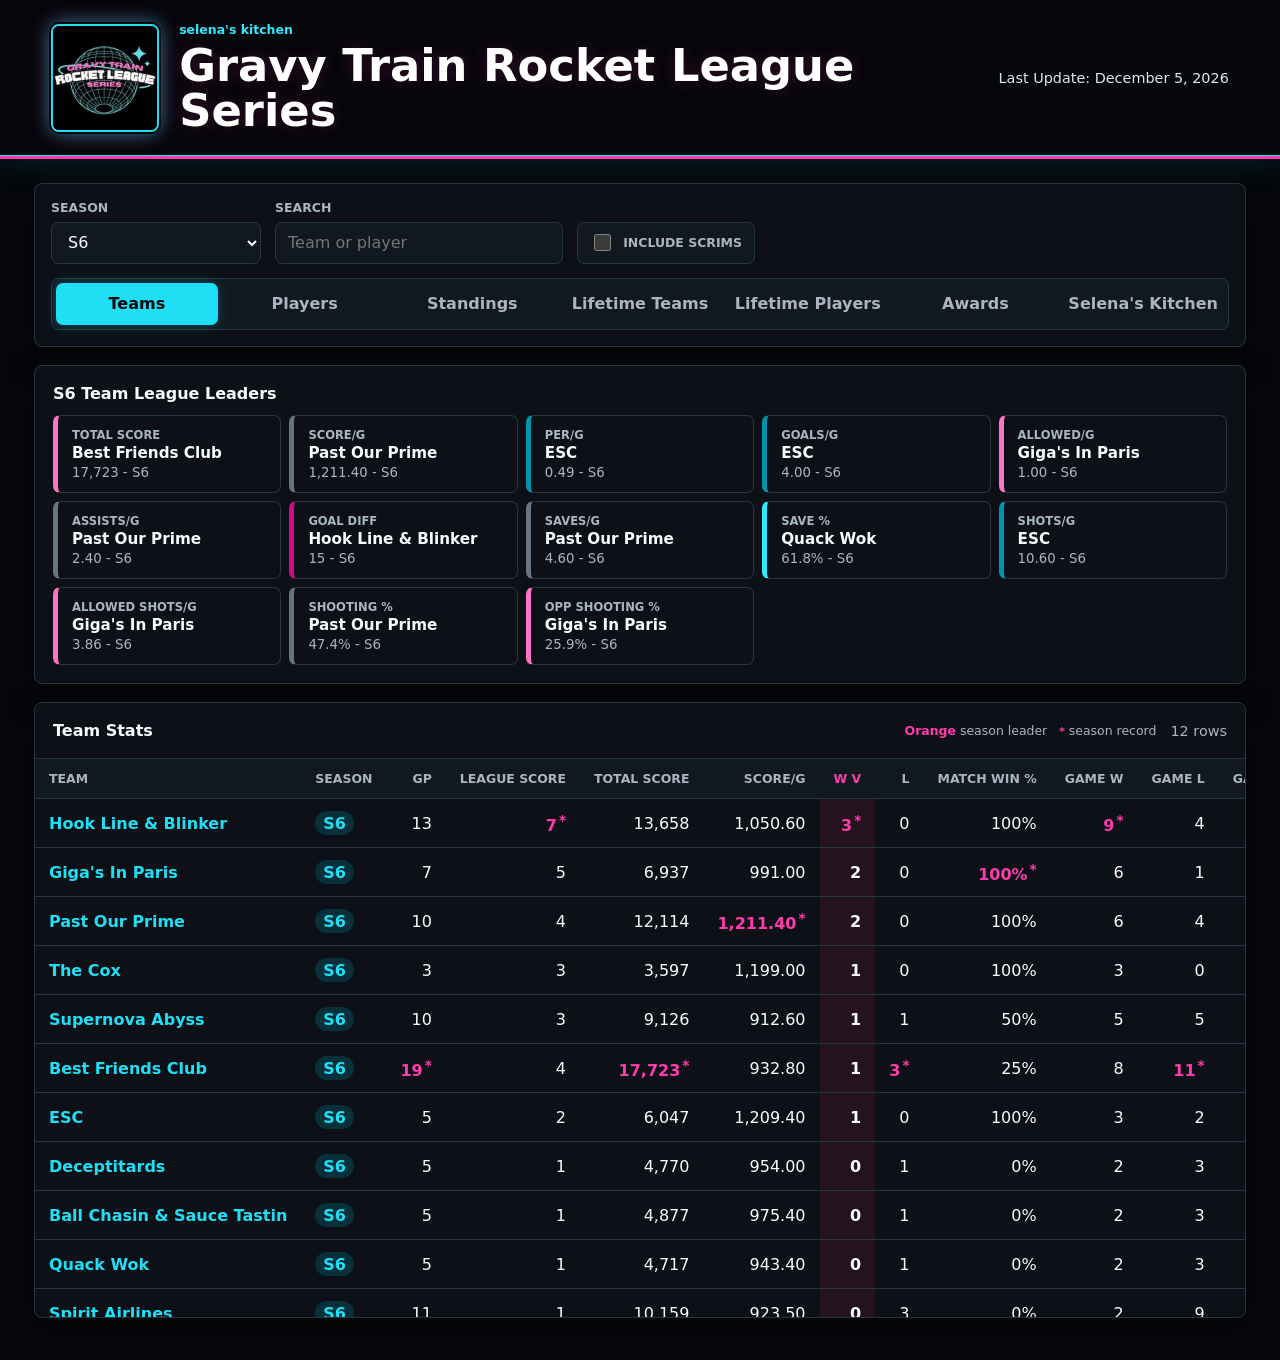
==== commit 38e6718c: "Add files via upload" ====
--- a/RL - 2/index.html
+++ b/RL - 2/index.html
@@ -3,17 +3,20 @@
 <head>
   <meta charset="utf-8">
   <meta name="viewport" content="width=device-width, initial-scale=1">
-  <title>RL Season Dashboard</title>
-  <link rel="stylesheet" href="styles.css">
+  <title>Gravy Train Rocket League Series</title>
+  <link rel="stylesheet" href="styles.css?v=dark-20260621">
 </head>
 <body>
   <header class="topbar">
-    <div>
-      <p class="eyebrow">Rocket League replays</p>
-      <h1>Season Stats Dashboard</h1>
+    <div class="brand-lockup">
+      <img class="brand-logo" src="assets/gravy-train-logo.jpg" alt="Gravy Train Rocket League Series logo">
+      <div>
+        <p class="eyebrow">selena's kitchen</p>
+        <h1>Gravy Train Rocket League Series</h1>
+      </div>
     </div>
     <div class="meta">
-      <span id="generatedAt">Loading data...</span>
+      <span id="generatedAt">Last Update: loading...</span>
     </div>
   </header>
 
--- a/RL - 2/styles.css
+++ b/RL - 2/styles.css
@@ -1,17 +1,17 @@
 :root {
-  color-scheme: light;
-  --bg: #f6f7f3;
-  --panel: #ffffff;
-  --ink: #1d2521;
-  --muted: #66716c;
-  --line: #dce2dc;
-  --accent: #287d7d;
-  --accent-2: #d56536;
-  --accent-3: #6a7f2a;
-  --gold: #b7791f;
-  --rose: #b94664;
-  --blue: #3b6fa8;
-  --shadow: 0 12px 30px rgba(29, 37, 33, 0.08);
+  color-scheme: dark;
+  --bg: #05070a;
+  --panel: #0d1117;
+  --ink: #f5fbff;
+  --muted: #a8b6c1;
+  --line: #263640;
+  --accent: #20dff5;
+  --accent-2: #ff3cac;
+  --accent-3: #111318;
+  --gold: #ff3cac;
+  --rose: #ff3cac;
+  --blue: #20dff5;
+  --shadow: 0 12px 30px rgba(0, 0, 0, 0.34);
 }
 
 * {
@@ -26,22 +26,41 @@
 }
 
 .topbar {
-  min-height: 132px;
+  min-height: 154px;
   display: flex;
-  align-items: flex-end;
+  align-items: center;
   justify-content: space-between;
   gap: 24px;
-  padding: 30px clamp(18px, 4vw, 54px);
-  background: #18211f;
-  color: #f7faf7;
+  padding: 22px clamp(18px, 4vw, 54px);
+  background: #05070a;
+  color: #ffffff;
+  border-bottom: 3px solid var(--accent-2);
+  box-shadow: inset 0 -1px 0 var(--accent), 0 8px 26px rgba(0, 184, 212, 0.12);
+}
+
+.brand-lockup {
+  min-width: 0;
+  display: flex;
+  align-items: center;
+  gap: 20px;
+}
+
+.brand-logo {
+  width: 108px;
+  height: 108px;
+  flex: 0 0 auto;
+  border: 2px solid var(--accent);
+  border-radius: 8px;
+  object-fit: cover;
+  box-shadow: 0 0 0 2px #05070a, 0 0 18px rgba(0, 232, 255, 0.55), 0 0 28px rgba(255, 42, 161, 0.3);
 }
 
 .eyebrow {
   margin: 0 0 7px;
-  color: #a7c9c7;
+  color: #32e8ff;
   font-size: 0.78rem;
-  font-weight: 700;
-  text-transform: uppercase;
+  font-weight: 900;
+  text-transform: lowercase;
   letter-spacing: 0;
 }
 
@@ -52,8 +71,10 @@
 }
 
 h1 {
-  font-size: clamp(2rem, 4vw, 3.6rem);
+  max-width: 900px;
+  font-size: clamp(1.8rem, 3.5vw, 3.15rem);
   line-height: 1;
+  text-shadow: 0 0 18px rgba(255, 42, 161, 0.2);
 }
 
 h2 {
@@ -61,7 +82,7 @@
 }
 
 .meta {
-  color: #c9d5d1;
+  color: #dce8ed;
   font-size: 0.9rem;
   white-space: nowrap;
 }
@@ -152,7 +173,7 @@
   padding: 0 12px;
   border: 1px solid var(--line);
   border-radius: 7px;
-  background: #fbfcfb;
+  background: #111820;
   cursor: pointer;
 }
 
@@ -175,18 +196,19 @@
 input {
   width: 100%;
   padding: 0 12px;
-  background: #fbfcfb;
+  background: #111820;
   color: var(--ink);
 }
 
 .segmented {
+  grid-column: 1 / -1;
   display: grid;
   grid-template-columns: repeat(7, 1fr);
   gap: 6px;
   padding: 4px;
   border: 1px solid var(--line);
   border-radius: 8px;
-  background: #eef2ee;
+  background: #111820;
 }
 
 .segmented button {
@@ -200,7 +222,8 @@
 
 .segmented button.active {
   background: var(--accent);
-  color: white;
+  color: #05070a;
+  box-shadow: 0 0 12px rgba(0, 184, 212, 0.34);
 }
 
 .season-disabled label:first-child {
@@ -242,7 +265,7 @@
 }
 
 .search-suggestions button:hover {
-  background: #edf7f6;
+  background: #e8f8fb;
 }
 
 .search-suggestions span {
@@ -459,7 +482,7 @@
   height: 12px;
   overflow: hidden;
   border-radius: 99px;
-  background: #edf1ee;
+  background: #eef5f8;
 }
 
 .bar-fill {
@@ -469,11 +492,11 @@
 }
 
 .bar-row.goals .bar-fill {
-  background: linear-gradient(90deg, var(--accent-2), #ef9a6c);
+  background: var(--accent-2);
 }
 
 .bar-row.shooting .bar-fill {
-  background: linear-gradient(90deg, var(--accent), #56b7a9);
+  background: var(--accent);
 }
 
 .bar-row.default:nth-child(even) .bar-fill {
@@ -495,6 +518,75 @@
   margin-top: 18px;
 }
 
+.schedule-list {
+  display: grid;
+  gap: 8px;
+  margin-top: 14px;
+}
+
+.schedule-list article {
+  display: grid;
+  grid-template-columns: 110px minmax(0, 1fr) auto;
+  gap: 12px;
+  align-items: center;
+  border: 1px solid var(--line);
+  border-left: 5px solid var(--accent);
+  border-radius: 8px;
+  background: #fff;
+  padding: 12px 14px;
+}
+
+.schedule-list article.championship {
+  border-left-color: var(--accent-2);
+  background: #fff2f9;
+}
+
+.schedule-list article > span,
+.schedule-list small {
+  color: var(--muted);
+  font-size: 0.76rem;
+  font-weight: 800;
+  text-transform: uppercase;
+}
+
+.schedule-list article > div {
+  display: grid;
+  grid-template-columns: minmax(120px, 1fr) auto minmax(120px, 1fr);
+  gap: 12px;
+  align-items: center;
+}
+
+.schedule-list article > div strong:last-child {
+  text-align: right;
+}
+
+.schedule-list b {
+  color: var(--ink);
+  font-variant-numeric: tabular-nums;
+}
+
+.schedule-list .winner {
+  color: var(--accent);
+  font-weight: 900;
+}
+
+.team-roster-list {
+  display: flex;
+  flex-wrap: wrap;
+  gap: 8px;
+  margin-top: 14px;
+}
+
+.team-roster-list button {
+  width: auto;
+  height: 36px;
+  padding: 0 12px;
+  background: #fff;
+  color: var(--accent);
+  font-weight: 800;
+  cursor: pointer;
+}
+
 .kitchen-panel {
   margin-top: 18px;
 }
@@ -506,7 +598,7 @@
   align-items: stretch;
   border: 1px solid var(--line);
   border-radius: 8px;
-  background: linear-gradient(135deg, #f8fbfa, #eef5f2);
+  background: #ffffff;
   box-shadow: var(--shadow);
   padding: 20px;
 }
@@ -616,12 +708,21 @@
   font-size: 1rem;
 }
 
+.kitchen-graph-head {
+  margin-bottom: 4px;
+}
+
+.kitchen-graph-head h4 {
+  margin: 0;
+  font-size: 0.95rem;
+}
+
 .kitchen-scatter {
   display: grid;
   gap: 9px;
   border: 1px solid var(--line);
   border-radius: 8px;
-  background: #fbfcfb;
+  background: #f7fbfd;
   padding: 12px;
   margin-bottom: 14px;
 }
@@ -631,6 +732,41 @@
   width: 100%;
   height: auto;
   min-height: 320px;
+}
+
+.kitchen-rating-empty {
+  display: grid;
+  gap: 6px;
+  min-height: 120px;
+  align-content: center;
+  border: 1px dashed var(--line);
+  border-radius: 8px;
+  background: #f7fbfd;
+  color: var(--muted);
+  padding: 20px;
+  margin-bottom: 14px;
+  text-align: center;
+}
+
+.kitchen-rating-empty strong {
+  color: var(--ink);
+}
+
+.kitchen-estimate-footnote {
+  display: grid;
+  gap: 3px;
+  border: 1px solid #ffc3e4;
+  border-left: 5px solid var(--accent-2);
+  border-radius: 8px;
+  background: #fff2f9;
+  color: #8b155c;
+  padding: 10px 12px;
+  margin-bottom: 14px;
+  font-size: 0.82rem;
+}
+
+.kitchen-estimate-footnote strong {
+  color: #a30063;
 }
 
 .kitchen-graph-key {
@@ -806,12 +942,31 @@
 }
 
 .kitchen-table th {
-  background: #edf1ee;
+  background: #e8f8fb;
   color: var(--ink);
   font-size: 0.75rem;
   text-transform: uppercase;
 }
 
+.kitchen-table th button {
+  width: 100%;
+  height: auto;
+  min-height: 0;
+  border: 0;
+  border-radius: 0;
+  background: transparent;
+  color: inherit;
+  cursor: pointer;
+  font: inherit;
+  font-weight: 800;
+  text-align: left;
+  text-transform: inherit;
+}
+
+.kitchen-table th button:hover {
+  color: var(--accent);
+}
+
 .kitchen-table td:not(:first-child):not(:nth-child(2)) {
   font-variant-numeric: tabular-nums;
 }
@@ -822,12 +977,12 @@
 
 .kitchen-table tbody tr.is-hovered,
 .kitchen-table tbody tr.is-selected {
-  background: #f5faf8;
+  background: #effcff;
   box-shadow: inset 4px 0 0 var(--accent);
 }
 
 .kitchen-table tbody tr.is-selected {
-  background: #fff8ed;
+  background: #fff1f9;
   box-shadow: inset 4px 0 0 var(--accent-2);
 }
 
@@ -848,13 +1003,24 @@
   text-decoration: underline;
 }
 
+.estimated-rating {
+  color: #b0006d;
+  font-weight: 800;
+  cursor: help;
+}
+
+.kitchen-player-info small {
+  color: #b0006d;
+  font-weight: 700;
+}
+
 .positive {
-  color: #18704d;
+  color: #007f96;
   font-weight: 800;
 }
 
 .negative {
-  color: #a33b2b;
+  color: #c40078;
   font-weight: 800;
 }
 
@@ -889,7 +1055,7 @@
 .kitchen-team-card em {
   border-radius: 99px;
   padding: 3px 8px;
-  background: #edf1ee;
+  background: #eef5f8;
   color: var(--ink);
   font-size: 0.72rem;
   font-style: normal;
@@ -898,23 +1064,23 @@
 }
 
 .kitchen-team-card.strong em {
-  background: #dff3e9;
-  color: #176240;
+  background: #ddfaff;
+  color: #006d80;
 }
 
 .kitchen-team-card.weak em {
-  background: #f7e2dd;
-  color: #8f3426;
+  background: #ffe3f2;
+  color: #a50065;
 }
 
 .kitchen-team-card.lucky em {
-  background: #fff0cf;
-  color: #8a5a00;
+  background: #f0f4f7;
+  color: #111318;
 }
 
 .kitchen-team-card.unlucky em {
-  background: #e2e8f8;
-  color: #324d8a;
+  background: #e5faff;
+  color: #006d80;
 }
 
 .kitchen-team-card dl {
@@ -1034,11 +1200,11 @@
 }
 
 .appearance-card button:hover {
-  background: #edf7f6;
+  background: #e8f8fb;
 }
 
 .appearance-card span {
-  color: #064fb0;
+  color: #007f96;
   font-weight: 800;
 }
 
@@ -1207,7 +1373,7 @@
   align-content: center;
   border: 1px solid var(--line);
   border-left: 4px solid var(--accent);
-  background: #f9fbf9;
+  background: #f8fbfd;
   color: var(--ink);
   cursor: pointer;
   text-align: left;
@@ -1215,7 +1381,7 @@
 
 .award-filter.active {
   border-color: var(--accent);
-  background: #edf7f6;
+  background: #e8f8fb;
 }
 
 .award-filter strong {
@@ -1249,7 +1415,7 @@
 }
 
 .compact-stat-list button:hover {
-  background: #edf7f6;
+  background: #e8f8fb;
 }
 
 .compact-stat-list span {
@@ -1279,16 +1445,16 @@
 
 .leader-card {
   min-height: 96px;
-  border: 1px solid #e1e1e1;
-  background: #fff;
+  border: 1px solid var(--line);
+  background: var(--panel);
 }
 
 .leader-card h3 {
   margin: 0;
   padding: 5px 10px;
-  border-bottom: 1px solid #cfcfcf;
-  background: #e9e7e7;
-  color: #050505;
+  border-bottom: 1px solid var(--line);
+  background: #151d25;
+  color: var(--ink);
   font-size: 0.9rem;
   text-align: center;
 }
@@ -1306,7 +1472,7 @@
   grid-template-columns: auto minmax(0, 1fr) auto;
   gap: 5px;
   align-items: baseline;
-  color: #050505;
+  color: var(--ink);
   font-size: 0.78rem;
   font-weight: 800;
 }
@@ -1317,7 +1483,7 @@
   padding: 0;
   border: 0;
   background: transparent;
-  color: #064fb0;
+  color: #007f96;
   cursor: pointer;
   font: inherit;
   text-align: left;
@@ -1325,7 +1491,7 @@
 }
 
 .leader-list strong {
-  color: #050505;
+  color: var(--ink);
 }
 
 .leader-card details {
@@ -1335,7 +1501,7 @@
 .leader-card summary {
   display: block;
   margin-top: 2px;
-  color: #b00000;
+  color: #c40078;
   font-size: 0.7rem;
   font-weight: 700;
   text-align: center;
@@ -1445,8 +1611,8 @@
   position: sticky;
   top: 0;
   z-index: 1;
-  background: #f9fbf9;
-  color: #4f5c56;
+  background: #111820;
+  color: var(--muted);
   font-size: 0.78rem;
   font-weight: 800;
   text-transform: uppercase;
@@ -1463,11 +1629,11 @@
 }
 
 td.sorted-column {
-  background: #fff8f4;
+  background: #24131f;
 }
 
 tbody tr:hover {
-  background: #f7faf7;
+  background: #101a21;
 }
 
 tbody tr.clickable {
@@ -1485,15 +1651,87 @@
   min-height: 24px;
   padding: 2px 8px;
   border-radius: 99px;
-  background: #e7f1f0;
-  color: #1f6666;
+  background: #07303a;
+  color: var(--accent);
   font-weight: 700;
+}
+
+.search-suggestions,
+.search-suggestions button,
+.figures article,
+.kpis article,
+.mini-leader-card,
+.schedule-list article,
+.team-roster-list button,
+.kitchen-hero,
+.kitchen-recipe,
+.kitchen-stat-grid article,
+.kitchen-team-card,
+.kitchen-player-info,
+.player-total-grid article,
+.appearance-card,
+.appearance-card button,
+.award-card,
+.award-card button,
+.info-grid article,
+.compact-stat-list button,
+.leader-card,
+.awards-panel,
+.award-filter-grid button {
+  background: var(--panel);
+  color: var(--ink);
+}
+
+.search-suggestions button:hover,
+.appearance-card button:hover,
+.compact-stat-list button:hover,
+.award-filter-grid button:hover {
+  background: #121e26;
+}
+
+.kitchen-scatter,
+.kitchen-rating-empty,
+.kitchen-table th,
+.bar-track {
+  background: #111820;
+}
+
+.schedule-list article.championship,
+.kitchen-estimate-footnote,
+.kitchen-table tbody tr.is-selected {
+  background: #24131f;
+}
+
+.kitchen-table tbody tr.is-hovered {
+  background: #101d24;
+}
+
+.kitchen-svg-tooltip rect {
+  fill: #111820;
+}
+
+.kitchen-svg-tooltip text {
+  fill: var(--ink);
+}
+
+.kitchen-svg-tooltip text:nth-of-type(n + 2) {
+  fill: var(--muted);
 }
 
 @media (max-width: 820px) {
   .topbar {
     display: grid;
     align-items: start;
+  }
+
+  .brand-lockup {
+    align-items: flex-start;
+    gap: 14px;
+  }
+
+  .brand-logo {
+    width: 84px;
+    height: 84px;
   }
 
   .meta {
@@ -1539,6 +1777,15 @@
     grid-template-columns: repeat(2, minmax(0, 1fr));
   }
 
+  .schedule-list article,
+  .schedule-list article > div {
+    grid-template-columns: 1fr;
+  }
+
+  .schedule-list article > div strong:last-child {
+    text-align: left;
+  }
+
   #teamLeaderGrid,
   #awardRaceGrid {
     grid-template-columns: 1fr;
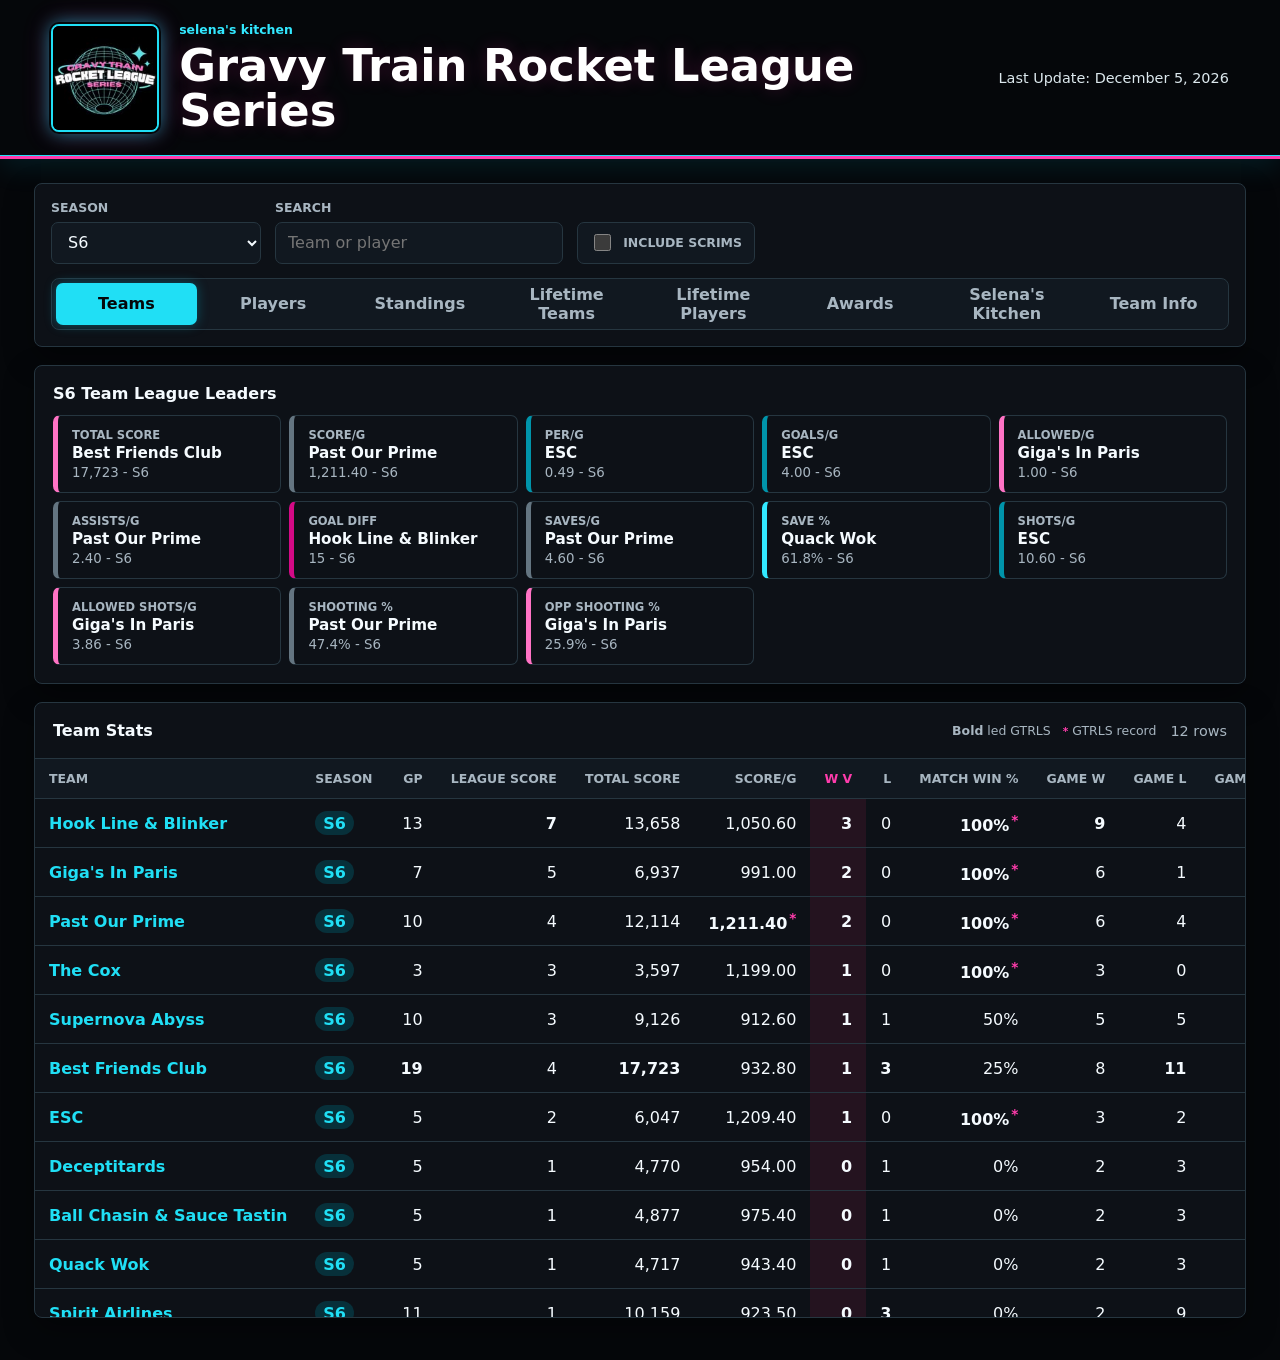
==== commit 54135c38: "Add files via upload" ====
--- a/RL - 2/index.html
+++ b/RL - 2/index.html
@@ -4,7 +4,7 @@
   <meta charset="utf-8">
   <meta name="viewport" content="width=device-width, initial-scale=1">
   <title>Gravy Train Rocket League Series</title>
-  <link rel="stylesheet" href="styles.css?v=dark-20260621">
+  <link rel="stylesheet" href="styles.css?v=kitchen-header-20260622">
 </head>
 <body>
   <header class="topbar">
@@ -47,11 +47,13 @@
         <button type="button" data-view="lifetimePlayers">Lifetime Players</button>
         <button type="button" data-view="awards">Awards</button>
         <button type="button" data-view="kitchen">Selena's Kitchen</button>
+        <button type="button" data-view="teamInfo">Team Info</button>
       </div>
     </section>
 
     <section id="detailBar" class="detail-bar hidden" aria-label="Detail navigation">
       <button id="backButton" type="button">Back</button>
+      <img id="detailTeamLogo" class="detail-team-logo hidden" alt="">
       <div>
         <span id="detailEyebrow">Detail</span>
         <strong id="detailTitle">-</strong>
@@ -105,6 +107,7 @@
 
     <section id="awardFilters" class="award-filters hidden" aria-label="Award filters"></section>
     <section id="kitchenPanel" class="kitchen-panel hidden" aria-label="Selena's Kitchen"></section>
+    <section id="teamInfoPanel" class="team-info-panel hidden" aria-label="Team information"></section>
 
     <section class="table-shell">
       <div class="table-head">
@@ -127,7 +130,7 @@
   </main>
 
   <script src="dashboard-data.js"></script>
-  <script src="manual-history.js"></script>
-  <script src="app.js"></script>
+  <script src="manual-history.js?v=s5-playoffs-20260622"></script>
+  <script src="app.js?v=kitchen-header-20260622"></script>
 </body>
 </html>
--- a/RL - 2/styles.css
+++ b/RL - 2/styles.css
@@ -143,6 +143,15 @@
   font-size: 1.12rem;
 }
 
+.detail-team-logo {
+  width: 68px;
+  height: 68px;
+  flex: 0 0 68px;
+  border: 2px solid currentColor;
+  border-radius: 8px;
+  object-fit: cover;
+}
+
 .controls {
   display: grid;
   grid-template-columns: minmax(150px, 210px) minmax(180px, 1fr) minmax(132px, auto) minmax(460px, auto);
@@ -203,7 +212,7 @@
 .segmented {
   grid-column: 1 / -1;
   display: grid;
-  grid-template-columns: repeat(7, 1fr);
+  grid-template-columns: repeat(8, 1fr);
   gap: 6px;
   padding: 4px;
   border: 1px solid var(--line);
@@ -570,6 +579,11 @@
   font-weight: 900;
 }
 
+.schedule-list .runner-up {
+  color: #cbd3dc;
+  font-weight: 800;
+}
+
 .team-roster-list {
   display: flex;
   flex-wrap: wrap;
@@ -591,11 +605,133 @@
   margin-top: 18px;
 }
 
+.team-info-panel {
+  margin-top: 18px;
+}
+
+.team-info-heading {
+  display: flex;
+  justify-content: space-between;
+  gap: 18px;
+  align-items: end;
+  padding: 18px 20px;
+  border: 1px solid var(--line);
+  border-bottom: 3px solid var(--accent);
+  border-radius: 8px 8px 0 0;
+  background: var(--panel);
+}
+
+.team-info-heading h2,
+.team-info-card h3 {
+  margin: 0;
+}
+
+.team-info-heading span,
+.team-info-card-heading span,
+.team-info-stadium span,
+.team-info-color > span {
+  color: var(--muted);
+  font-size: 0.72rem;
+  font-weight: 800;
+  text-transform: uppercase;
+}
+
+.team-info-grid {
+  display: grid;
+  grid-template-columns: repeat(auto-fit, minmax(300px, 1fr));
+  gap: 12px;
+  padding-top: 12px;
+}
+
+.team-info-card {
+  width: 100%;
+  height: auto;
+  min-height: 210px;
+  display: grid;
+  gap: 16px;
+  align-content: start;
+  border: 1px solid var(--line);
+  border-top: 4px solid var(--accent);
+  border-radius: 8px;
+  padding: 16px;
+  background: var(--panel);
+  color: var(--ink);
+  cursor: pointer;
+  text-align: left;
+}
+
+.team-info-card:hover {
+  border-color: var(--accent);
+  background: #101a21;
+}
+
+.team-info-card-heading {
+  display: flex;
+  justify-content: space-between;
+  gap: 12px;
+  align-items: start;
+}
+
+.team-info-card-heading h3 {
+  font-size: 1.05rem;
+}
+
+.team-info-stadium {
+  display: grid;
+  gap: 5px;
+}
+
+.team-info-colors {
+  display: grid;
+  grid-template-columns: repeat(2, minmax(0, 1fr));
+  gap: 10px;
+}
+
+.team-info-color {
+  min-width: 0;
+  display: grid;
+  grid-template-columns: 30px minmax(0, 1fr);
+  gap: 3px 9px;
+  align-items: center;
+  padding-top: 10px;
+  border-top: 1px solid var(--line);
+}
+
+.team-info-color i {
+  grid-row: 1 / span 2;
+  width: 30px;
+  height: 30px;
+  border: 2px solid #fff;
+  border-radius: 6px;
+  background: var(--swatch);
+  box-shadow: 0 0 12px color-mix(in srgb, var(--swatch) 56%, transparent);
+}
+
+.team-info-color strong {
+  overflow-wrap: anywhere;
+}
+
+.team-info-color.unavailable {
+  grid-template-columns: 1fr;
+}
+
+.team-info-color.unavailable strong {
+  color: var(--muted);
+  font-weight: 700;
+}
+
+.team-info-empty {
+  display: grid;
+  gap: 6px;
+  padding: 44px 20px;
+  border: 1px solid var(--line);
+  border-top: 0;
+  background: var(--panel);
+  color: var(--muted);
+  text-align: center;
+}
+
 .kitchen-hero {
-  display: grid;
-  grid-template-columns: minmax(0, 1fr) minmax(280px, 420px);
-  gap: 18px;
-  align-items: stretch;
   border: 1px solid var(--line);
   border-radius: 8px;
   background: #ffffff;
@@ -613,30 +749,6 @@
   max-width: 780px;
   margin: 0;
   color: var(--muted);
-}
-
-.kitchen-recipe {
-  display: grid;
-  align-content: center;
-  gap: 8px;
-  border: 1px solid var(--line);
-  border-left: 5px solid var(--accent-2);
-  border-radius: 8px;
-  background: #fff;
-  padding: 16px;
-}
-
-.kitchen-recipe span {
-  color: var(--muted);
-  font-size: 0.76rem;
-  font-weight: 800;
-  text-transform: uppercase;
-}
-
-.kitchen-recipe code {
-  white-space: normal;
-  color: var(--ink);
-  font-size: 0.86rem;
 }
 
 .kitchen-stat-grid {
@@ -1315,7 +1427,7 @@
   border-left: 4px solid var(--blue);
   border-radius: 8px;
   padding: 16px;
-  background: #fff;
+  background: var(--panel);
   color: var(--ink);
   text-align: left;
 }
@@ -1326,7 +1438,17 @@
 }
 
 .info-grid button:hover {
-  background: #eef5ff;
+  background: #142731;
+  color: var(--ink);
+}
+
+.info-grid button:focus-visible,
+.info-grid button:active {
+  border-color: var(--accent);
+  background: #16313b;
+  color: var(--ink);
+  outline: 2px solid color-mix(in srgb, var(--accent) 45%, transparent);
+  outline-offset: 2px;
 }
 
 .info-grid span {
@@ -1381,7 +1503,21 @@
 
 .award-filter.active {
   border-color: var(--accent);
-  background: #e8f8fb;
+  background: #0d3b45;
+  color: #fff;
+  box-shadow: inset 0 0 0 1px color-mix(in srgb, var(--accent) 45%, transparent), 0 0 12px color-mix(in srgb, var(--accent) 22%, transparent);
+}
+
+.award-filter.active span {
+  color: #b9dbe2;
+}
+
+.award-filter:focus-visible,
+.award-filter:active {
+  background: #0d3b45;
+  color: #fff;
+  outline: 2px solid var(--accent);
+  outline-offset: 2px;
 }
 
 .award-filter strong {
@@ -1422,6 +1558,32 @@
   color: var(--muted);
 }
 
+.compact-stat-list .playoff-matchup {
+  display: grid;
+  grid-template-columns: minmax(150px, 1fr) auto minmax(150px, 1fr);
+  gap: 12px;
+  align-items: center;
+  text-align: center;
+}
+
+.compact-stat-list .playoff-matchup > :last-child {
+  text-align: right;
+}
+
+.compact-stat-list .championship-match {
+  border-color: var(--gold);
+  background: color-mix(in srgb, var(--gold) 8%, var(--panel));
+}
+
+.compact-stat-list .championship-match[data-action] {
+  cursor: pointer;
+}
+
+.compact-stat-list .championship-match[data-action]:hover {
+  border-color: var(--accent);
+  box-shadow: 0 0 16px color-mix(in srgb, var(--accent) 24%, transparent);
+}
+
 .leader-card-wrap {
   max-height: none;
 }
@@ -1429,6 +1591,27 @@
 .leader-card-table {
   min-width: 0;
 }
+
+.award-history-table {
+  min-width: 0;
+  table-layout: fixed;
+}
+
+.award-history-table th,
+.award-history-table td {
+  padding: 9px 10px;
+  white-space: normal;
+  overflow-wrap: anywhere;
+  font-size: 0.82rem;
+  line-height: 1.25;
+}
+
+.award-history-table th:nth-child(1) { width: 9%; }
+.award-history-table th:nth-child(2) { width: 16%; }
+.award-history-table th:nth-child(3) { width: 18%; }
+.award-history-table th:nth-child(4) { width: 23%; }
+.award-history-table th:nth-child(5) { width: 17%; }
+.award-history-table th:nth-child(6) { width: 17%; }
 
 .leader-grid-cell {
   padding: 0;
@@ -1521,18 +1704,37 @@
 }
 
 .career-high {
-  color: var(--accent-2);
+  color: inherit;
+  font-style: italic;
+  font-weight: inherit;
+}
+
+.season-leader {
+  color: inherit;
   font-weight: 900;
 }
 
-.season-leader {
-  color: var(--accent-2);
+.playoff-winner {
+  display: inline-flex;
+  align-items: center;
+  gap: 6px;
+  color: var(--accent);
   font-weight: 900;
-}
-
-.playoff-winner {
-  color: var(--ink);
-  font-weight: 900;
+  text-shadow: 0 0 10px color-mix(in srgb, var(--accent) 45%, transparent);
+}
+
+.playoff-runner-up {
+  display: inline-flex;
+  align-items: center;
+  gap: 6px;
+  color: #cbd3dc;
+  font-weight: 800;
+}
+
+.postseason-badge {
+  font-size: 1rem;
+  line-height: 1;
+  text-shadow: none;
 }
 
 .season-record {
@@ -1643,6 +1845,28 @@
 tbody tr.clickable td:first-child {
   color: var(--accent);
   font-weight: 800;
+}
+
+.table-drilldown {
+  width: auto;
+  height: auto;
+  display: inline-flex;
+  align-items: center;
+  gap: 8px;
+  border: 1px solid var(--accent);
+  background: color-mix(in srgb, var(--accent) 10%, var(--panel));
+  color: var(--accent);
+  cursor: pointer;
+}
+
+.table-drilldown span {
+  color: var(--muted);
+  font-size: 0.72rem;
+  font-weight: 700;
+}
+
+.table-drilldown:hover {
+  background: color-mix(in srgb, var(--accent) 20%, var(--panel));
 }
 
 .pill {
@@ -1664,7 +1888,6 @@
 .schedule-list article,
 .team-roster-list button,
 .kitchen-hero,
-.kitchen-recipe,
 .kitchen-stat-grid article,
 .kitchen-team-card,
 .kitchen-player-info,
@@ -1718,6 +1941,100 @@
   fill: var(--muted);
 }
 
+.team-page-themed .detail-bar {
+  border: 2px solid var(--team-secondary);
+  background: color-mix(in srgb, var(--team-primary) 72%, #0d1117);
+  box-shadow: 0 0 0 1px color-mix(in srgb, var(--team-primary) 65%, transparent), 0 0 24px color-mix(in srgb, var(--team-primary) 42%, transparent);
+}
+
+.team-page-themed .detail-bar span {
+  color: var(--team-secondary);
+}
+
+.team-page-themed .detail-bar strong {
+  color: #fff;
+}
+
+.team-page-themed .detail-team-logo {
+  color: var(--team-secondary);
+  box-shadow: 0 0 16px color-mix(in srgb, var(--team-secondary) 34%, transparent);
+}
+
+.team-page-themed .detail-bar button {
+  background: var(--team-secondary);
+  color: #080b12;
+}
+
+.team-page-themed .table-shell {
+  border-top: 5px solid var(--team-primary);
+  border-bottom: 2px solid var(--team-secondary);
+  box-shadow: 0 10px 34px color-mix(in srgb, var(--team-primary) 28%, transparent);
+}
+
+.team-page-themed .table-head,
+.team-page-themed th {
+  background: color-mix(in srgb, var(--team-primary) 40%, #111820);
+}
+
+.team-page-themed .extras-grid > section {
+  border-top: 4px solid var(--team-secondary);
+  box-shadow: inset 5px 0 0 var(--team-primary), var(--shadow);
+}
+
+.team-page-themed .info-grid article,
+.team-page-themed .info-grid button {
+  border-left-color: var(--team-primary);
+}
+
+.team-page-themed .team-roster-list button {
+  border-color: var(--team-secondary);
+  color: var(--team-secondary);
+}
+
+.team-page-themed tbody tr.clickable td:first-child {
+  color: var(--team-primary);
+  -webkit-text-stroke: 0.35px color-mix(in srgb, var(--team-secondary) 78%, transparent);
+  text-shadow: 0 0 2px var(--team-secondary), 0 0 12px color-mix(in srgb, var(--team-primary) 78%, transparent);
+}
+
+.team-page-themed .career-high,
+.team-page-themed .table-legend .career-high {
+  color: var(--team-secondary);
+  text-shadow: 0 0 10px color-mix(in srgb, var(--team-secondary) 55%, transparent);
+}
+
+.team-page-themed .draft-info-section h2,
+.team-page-themed .draft-info-section .info-grid span {
+  color: var(--team-secondary);
+}
+
+.team-page-themed .draft-info-section .info-grid button {
+  border-color: color-mix(in srgb, var(--team-secondary) 58%, var(--line));
+  border-left-color: var(--team-primary);
+  background: color-mix(in srgb, var(--team-primary) 13%, var(--panel));
+}
+
+.team-page-themed .draft-info-section .info-grid button:hover {
+  background: color-mix(in srgb, var(--team-primary) 24%, var(--panel));
+  box-shadow: 0 0 14px color-mix(in srgb, var(--team-secondary) 22%, transparent);
+}
+
+.team-color-card strong {
+  display: flex;
+  align-items: center;
+  gap: 9px;
+}
+
+.team-color-card i {
+  width: 28px;
+  height: 28px;
+  flex: 0 0 auto;
+  border: 2px solid #fff;
+  border-radius: 6px;
+  background: var(--swatch);
+  box-shadow: 0 0 12px color-mix(in srgb, var(--swatch) 60%, transparent);
+}
+
 @media (max-width: 820px) {
   .topbar {
     display: grid;
@@ -1769,6 +2086,11 @@
     grid-template-columns: 1fr;
   }
 
+  .team-info-grid,
+  .team-info-colors {
+    grid-template-columns: 1fr;
+  }
+
   .kitchen-card-head {
     display: grid;
   }
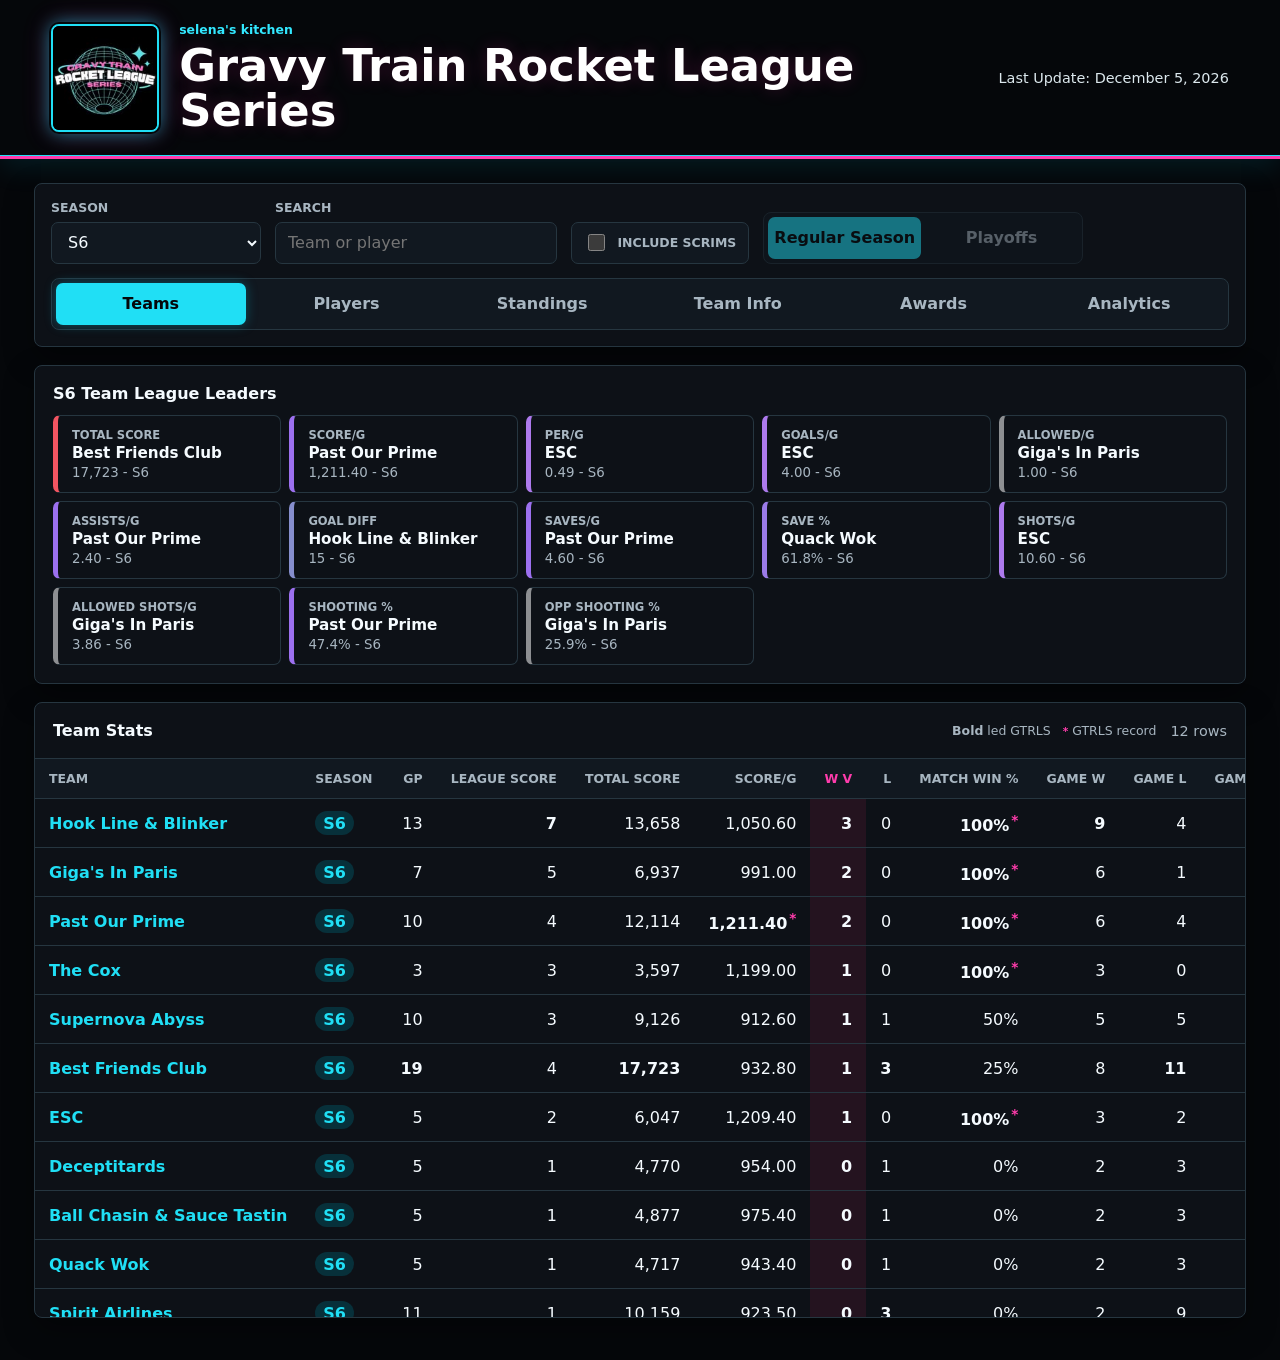
==== commit f4f39e88: "Add files via upload" ====
--- a/RL - 2/index.html
+++ b/RL - 2/index.html
@@ -4,7 +4,7 @@
   <meta charset="utf-8">
   <meta name="viewport" content="width=device-width, initial-scale=1">
   <title>Gravy Train Rocket League Series</title>
-  <link rel="stylesheet" href="styles.css?v=kitchen-header-20260622">
+  <link rel="stylesheet" href="styles.css?v=s6-team-themes-20260622">
 </head>
 <body>
   <header class="topbar">
@@ -35,6 +35,10 @@
         <input id="includeScrims" type="checkbox">
         <span>Include scrims</span>
       </label>
+      <div id="seasonPhaseControl" class="phase-control" role="group" aria-label="Season phase">
+        <button type="button" data-season-phase="regular" class="active">Regular Season</button>
+        <button type="button" data-season-phase="playoffs">Playoffs</button>
+      </div>
       <label id="excludeTwosControl" class="check-control hidden">
         <input id="excludeTwosEra" type="checkbox">
         <span>Exclude 2's Era</span>
@@ -43,11 +47,9 @@
         <button class="active" type="button" data-view="teams">Teams</button>
         <button type="button" data-view="players">Players</button>
         <button type="button" data-view="standings">Standings</button>
-        <button type="button" data-view="lifetimeTeams">Lifetime Teams</button>
-        <button type="button" data-view="lifetimePlayers">Lifetime Players</button>
+        <button type="button" data-view="teamInfo">Team Info</button>
         <button type="button" data-view="awards">Awards</button>
-        <button type="button" data-view="kitchen">Selena's Kitchen</button>
-        <button type="button" data-view="teamInfo">Team Info</button>
+        <button type="button" data-view="analytics">Analytics</button>
       </div>
     </section>
 
@@ -106,8 +108,13 @@
     </section>
 
     <section id="awardFilters" class="award-filters hidden" aria-label="Award filters"></section>
+    <section id="analyticsModeControl" class="analytics-mode-control hidden" aria-label="Analytics view">
+      <button type="button" data-analytics-mode="selena" class="active">Selena's Kitchen</button>
+      <button type="button" data-analytics-mode="your">Your Kitchen</button>
+    </section>
     <section id="kitchenPanel" class="kitchen-panel hidden" aria-label="Selena's Kitchen"></section>
     <section id="teamInfoPanel" class="team-info-panel hidden" aria-label="Team information"></section>
+    <section id="yourKitchenPanel" class="your-kitchen-panel hidden" aria-label="Your Kitchen"></section>
 
     <section class="table-shell">
       <div class="table-head">
@@ -131,6 +138,6 @@
 
   <script src="dashboard-data.js"></script>
   <script src="manual-history.js?v=s5-playoffs-20260622"></script>
-  <script src="app.js?v=kitchen-header-20260622"></script>
+  <script src="app.js?v=s6-team-themes-20260622"></script>
 </body>
 </html>
--- a/RL - 2/styles.css
+++ b/RL - 2/styles.css
@@ -154,7 +154,7 @@
 
 .controls {
   display: grid;
-  grid-template-columns: minmax(150px, 210px) minmax(180px, 1fr) minmax(132px, auto) minmax(460px, auto);
+  grid-template-columns: minmax(150px, 210px) minmax(200px, 1fr) minmax(132px, auto) minmax(260px, auto) minmax(132px, auto);
   gap: 14px;
   align-items: end;
   padding: 16px;
@@ -212,7 +212,7 @@
 .segmented {
   grid-column: 1 / -1;
   display: grid;
-  grid-template-columns: repeat(8, 1fr);
+  grid-template-columns: repeat(6, 1fr);
   gap: 6px;
   padding: 4px;
   border: 1px solid var(--line);
@@ -233,6 +233,52 @@
   background: var(--accent);
   color: #05070a;
   box-shadow: 0 0 12px rgba(0, 184, 212, 0.34);
+}
+
+.phase-control,
+.analytics-mode-control {
+  display: grid;
+  grid-template-columns: repeat(2, minmax(0, 1fr));
+  gap: 4px;
+  padding: 4px;
+  border: 1px solid var(--line);
+  border-radius: 8px;
+  background: #111820;
+}
+
+.phase-control button,
+.analytics-mode-control button {
+  border: 0;
+  background: transparent;
+  color: var(--muted);
+  cursor: pointer;
+  font-weight: 800;
+}
+
+.phase-control button.active,
+.analytics-mode-control button.active {
+  background: var(--accent);
+  color: #05070a;
+}
+
+.phase-control.disabled {
+  opacity: 0.48;
+}
+
+.phase-control button:disabled {
+  cursor: not-allowed;
+}
+
+.analytics-mode-control {
+  width: min(520px, 100%);
+  margin: 18px auto 0;
+  background: var(--panel);
+  box-shadow: var(--shadow);
+}
+
+.analytics-mode-control + .kitchen-panel,
+.analytics-mode-control ~ .your-kitchen-panel:not(.hidden) {
+  margin-top: 12px;
 }
 
 .season-disabled label:first-child {
@@ -729,6 +775,277 @@
   background: var(--panel);
   color: var(--muted);
   text-align: center;
+}
+
+.your-kitchen-panel {
+  display: grid;
+  gap: 14px;
+  margin-top: 18px;
+}
+
+.your-kitchen-heading,
+.your-kitchen-controls,
+.your-variable-builder,
+.your-variable-list,
+.your-axis-controls,
+.your-kitchen-chart-panel,
+.your-kitchen-table-wrap {
+  border: 1px solid var(--line);
+  background: var(--panel);
+}
+
+.your-kitchen-heading {
+  display: flex;
+  justify-content: space-between;
+  gap: 16px;
+  align-items: end;
+  padding: 18px 20px;
+  border-bottom: 3px solid var(--accent-2);
+  border-radius: 8px 8px 0 0;
+}
+
+.your-kitchen-heading h2,
+.your-kitchen-chart-panel h3 {
+  margin: 0;
+}
+
+.your-kitchen-heading span,
+.your-kitchen-controls label > span,
+.your-variable-builder label > span,
+.your-axis-controls label > span,
+.your-variable-list > span {
+  color: var(--muted);
+  font-size: 0.72rem;
+  font-weight: 800;
+  text-transform: uppercase;
+}
+
+.your-kitchen-controls {
+  display: grid;
+  grid-template-columns: repeat(3, minmax(160px, 1fr)) minmax(190px, auto);
+  gap: 12px;
+  align-items: end;
+  padding: 14px;
+}
+
+.your-chart-mode {
+  height: 42px;
+  display: grid;
+  grid-template-columns: repeat(2, 1fr);
+  gap: 4px;
+  padding: 4px;
+  border: 1px solid var(--line);
+  border-radius: 7px;
+  background: #111820;
+}
+
+.your-chart-mode button {
+  border: 0;
+  background: transparent;
+  color: var(--muted);
+  cursor: pointer;
+}
+
+.your-chart-mode button.active {
+  background: var(--accent);
+  color: #05070a;
+}
+
+.your-variable-builder {
+  display: grid;
+  grid-template-columns: minmax(150px, 0.7fr) minmax(260px, 1.5fr) minmax(200px, 1fr) auto auto;
+  gap: 12px;
+  align-items: end;
+  padding: 14px;
+}
+
+.your-formula-operators {
+  display: grid;
+  grid-template-columns: repeat(3, 34px);
+  gap: 4px;
+}
+
+.your-formula-operators button {
+  width: 34px;
+  height: 34px;
+  padding: 0;
+  border: 1px solid var(--line);
+  background: #111820;
+  color: var(--ink);
+  cursor: pointer;
+  font-weight: 900;
+}
+
+.your-formula-operators button:hover {
+  border-color: var(--accent);
+  color: var(--accent);
+}
+
+.your-create-variable {
+  min-width: 138px;
+  background: var(--accent-2);
+  color: #fff;
+  cursor: pointer;
+  font-weight: 800;
+}
+
+.your-kitchen-error {
+  padding: 10px 14px;
+  border: 1px solid var(--rose);
+  border-left: 5px solid var(--rose);
+  background: #35121f;
+  color: #ffd6e7;
+  font-weight: 700;
+}
+
+.your-variable-list {
+  min-height: 58px;
+  display: flex;
+  flex-wrap: wrap;
+  gap: 8px;
+  align-items: center;
+  padding: 12px 14px;
+}
+
+.your-variable-list > span {
+  margin-right: 4px;
+}
+
+.your-variable-list > em {
+  color: var(--muted);
+  font-style: normal;
+}
+
+.your-variable-list > div {
+  display: grid;
+  grid-template-columns: auto auto 28px;
+  gap: 8px;
+  align-items: center;
+  min-height: 36px;
+  padding: 4px 4px 4px 10px;
+  border: 1px solid var(--accent-2);
+  border-radius: 6px;
+  background: #24131f;
+}
+
+.your-variable-list code {
+  max-width: 270px;
+  overflow: hidden;
+  color: var(--muted);
+  text-overflow: ellipsis;
+  white-space: nowrap;
+}
+
+.your-variable-list button {
+  width: 28px;
+  height: 28px;
+  padding: 0;
+  border: 0;
+  background: transparent;
+  color: var(--ink);
+  cursor: pointer;
+  font-size: 1.25rem;
+}
+
+.your-axis-controls {
+  display: grid;
+  grid-template-columns: repeat(2, minmax(180px, 300px)) 1fr;
+  gap: 12px;
+  align-items: end;
+  padding: 14px;
+}
+
+.your-axis-controls > strong {
+  justify-self: end;
+  padding-bottom: 10px;
+  color: var(--accent);
+}
+
+.your-kitchen-chart-panel {
+  overflow: hidden;
+  border-radius: 8px;
+}
+
+.your-kitchen-chart-panel h3 {
+  padding: 14px 16px;
+  border-bottom: 1px solid var(--line);
+  font-size: 1rem;
+}
+
+.your-chart-wrap {
+  overflow-x: auto;
+  padding: 8px;
+  background: #0b1016;
+}
+
+.your-chart {
+  display: block;
+  width: 100%;
+  min-width: 720px;
+  height: auto;
+}
+
+.your-chart .axis {
+  stroke: #8d999f;
+  stroke-width: 1.4;
+}
+
+.your-chart .tick line {
+  stroke: #26343e;
+  stroke-width: 1;
+}
+
+.your-chart .tick text,
+.your-chart .axis-label,
+.your-chart .bar-label {
+  fill: var(--muted);
+  font-size: 12px;
+  font-weight: 800;
+  text-anchor: middle;
+}
+
+.your-chart-dot {
+  fill: var(--point-color);
+  stroke: #fff;
+  stroke-width: 2;
+  filter: drop-shadow(0 0 5px color-mix(in srgb, var(--point-color) 55%, transparent));
+}
+
+.your-chart-dot:hover {
+  stroke: var(--accent-2);
+  stroke-width: 4;
+}
+
+.your-chart-bar {
+  fill: var(--point-color);
+  stroke: color-mix(in srgb, var(--point-color) 60%, #fff);
+  stroke-width: 1;
+}
+
+.your-kitchen-empty {
+  padding: 70px 20px;
+  color: var(--muted);
+  text-align: center;
+}
+
+.your-kitchen-table-wrap {
+  overflow-x: auto;
+  border-radius: 8px;
+}
+
+.your-kitchen-table {
+  width: 100%;
+  min-width: 620px;
+}
+
+.your-kitchen-table th,
+.your-kitchen-table td {
+  padding: 9px 12px;
+  text-align: left;
+}
+
+.your-kitchen-table th {
+  background: #111820;
 }
 
 .kitchen-hero {
@@ -1942,13 +2259,13 @@
 }
 
 .team-page-themed .detail-bar {
-  border: 2px solid var(--team-secondary);
+  border: 2px solid var(--team-secondary-readable);
   background: color-mix(in srgb, var(--team-primary) 72%, #0d1117);
   box-shadow: 0 0 0 1px color-mix(in srgb, var(--team-primary) 65%, transparent), 0 0 24px color-mix(in srgb, var(--team-primary) 42%, transparent);
 }
 
 .team-page-themed .detail-bar span {
-  color: var(--team-secondary);
+  color: var(--team-secondary-readable);
 }
 
 .team-page-themed .detail-bar strong {
@@ -1956,18 +2273,18 @@
 }
 
 .team-page-themed .detail-team-logo {
-  color: var(--team-secondary);
-  box-shadow: 0 0 16px color-mix(in srgb, var(--team-secondary) 34%, transparent);
+  color: var(--team-secondary-readable);
+  box-shadow: 0 0 16px color-mix(in srgb, var(--team-secondary-readable) 34%, transparent);
 }
 
 .team-page-themed .detail-bar button {
-  background: var(--team-secondary);
-  color: #080b12;
+  background: var(--team-secondary-readable);
+  color: var(--team-secondary-text);
 }
 
 .team-page-themed .table-shell {
-  border-top: 5px solid var(--team-primary);
-  border-bottom: 2px solid var(--team-secondary);
+  border-top: 5px solid var(--team-primary-readable);
+  border-bottom: 2px solid var(--team-secondary-readable);
   box-shadow: 0 10px 34px color-mix(in srgb, var(--team-primary) 28%, transparent);
 }
 
@@ -1977,46 +2294,45 @@
 }
 
 .team-page-themed .extras-grid > section {
-  border-top: 4px solid var(--team-secondary);
-  box-shadow: inset 5px 0 0 var(--team-primary), var(--shadow);
+  border-top: 4px solid var(--team-secondary-readable);
+  box-shadow: inset 5px 0 0 var(--team-primary-readable), var(--shadow);
 }
 
 .team-page-themed .info-grid article,
 .team-page-themed .info-grid button {
-  border-left-color: var(--team-primary);
+  border-left-color: var(--team-primary-readable);
 }
 
 .team-page-themed .team-roster-list button {
-  border-color: var(--team-secondary);
-  color: var(--team-secondary);
+  border-color: var(--team-secondary-readable);
+  color: var(--team-secondary-readable);
 }
 
 .team-page-themed tbody tr.clickable td:first-child {
-  color: var(--team-primary);
-  -webkit-text-stroke: 0.35px color-mix(in srgb, var(--team-secondary) 78%, transparent);
-  text-shadow: 0 0 2px var(--team-secondary), 0 0 12px color-mix(in srgb, var(--team-primary) 78%, transparent);
+  color: var(--team-primary-readable);
+  text-shadow: 0 0 12px color-mix(in srgb, var(--team-primary-readable) 54%, transparent);
 }
 
 .team-page-themed .career-high,
 .team-page-themed .table-legend .career-high {
-  color: var(--team-secondary);
-  text-shadow: 0 0 10px color-mix(in srgb, var(--team-secondary) 55%, transparent);
+  color: var(--team-secondary-readable);
+  text-shadow: 0 0 10px color-mix(in srgb, var(--team-secondary-readable) 55%, transparent);
 }
 
 .team-page-themed .draft-info-section h2,
 .team-page-themed .draft-info-section .info-grid span {
-  color: var(--team-secondary);
+  color: var(--team-secondary-readable);
 }
 
 .team-page-themed .draft-info-section .info-grid button {
-  border-color: color-mix(in srgb, var(--team-secondary) 58%, var(--line));
-  border-left-color: var(--team-primary);
+  border-color: color-mix(in srgb, var(--team-secondary-readable) 58%, var(--line));
+  border-left-color: var(--team-primary-readable);
   background: color-mix(in srgb, var(--team-primary) 13%, var(--panel));
 }
 
 .team-page-themed .draft-info-section .info-grid button:hover {
   background: color-mix(in srgb, var(--team-primary) 24%, var(--panel));
-  box-shadow: 0 0 14px color-mix(in srgb, var(--team-secondary) 22%, transparent);
+  box-shadow: 0 0 14px color-mix(in srgb, var(--team-secondary-readable) 22%, transparent);
 }
 
 .team-color-card strong {
@@ -2091,6 +2407,22 @@
     grid-template-columns: 1fr;
   }
 
+  .your-kitchen-controls,
+  .your-variable-builder,
+  .your-axis-controls {
+    grid-template-columns: 1fr;
+  }
+
+  .your-axis-controls > strong {
+    justify-self: start;
+    padding-bottom: 0;
+  }
+
+  .your-variable-list > div {
+    width: 100%;
+    grid-template-columns: minmax(0, auto) minmax(0, 1fr) 28px;
+  }
+
   .kitchen-card-head {
     display: grid;
   }
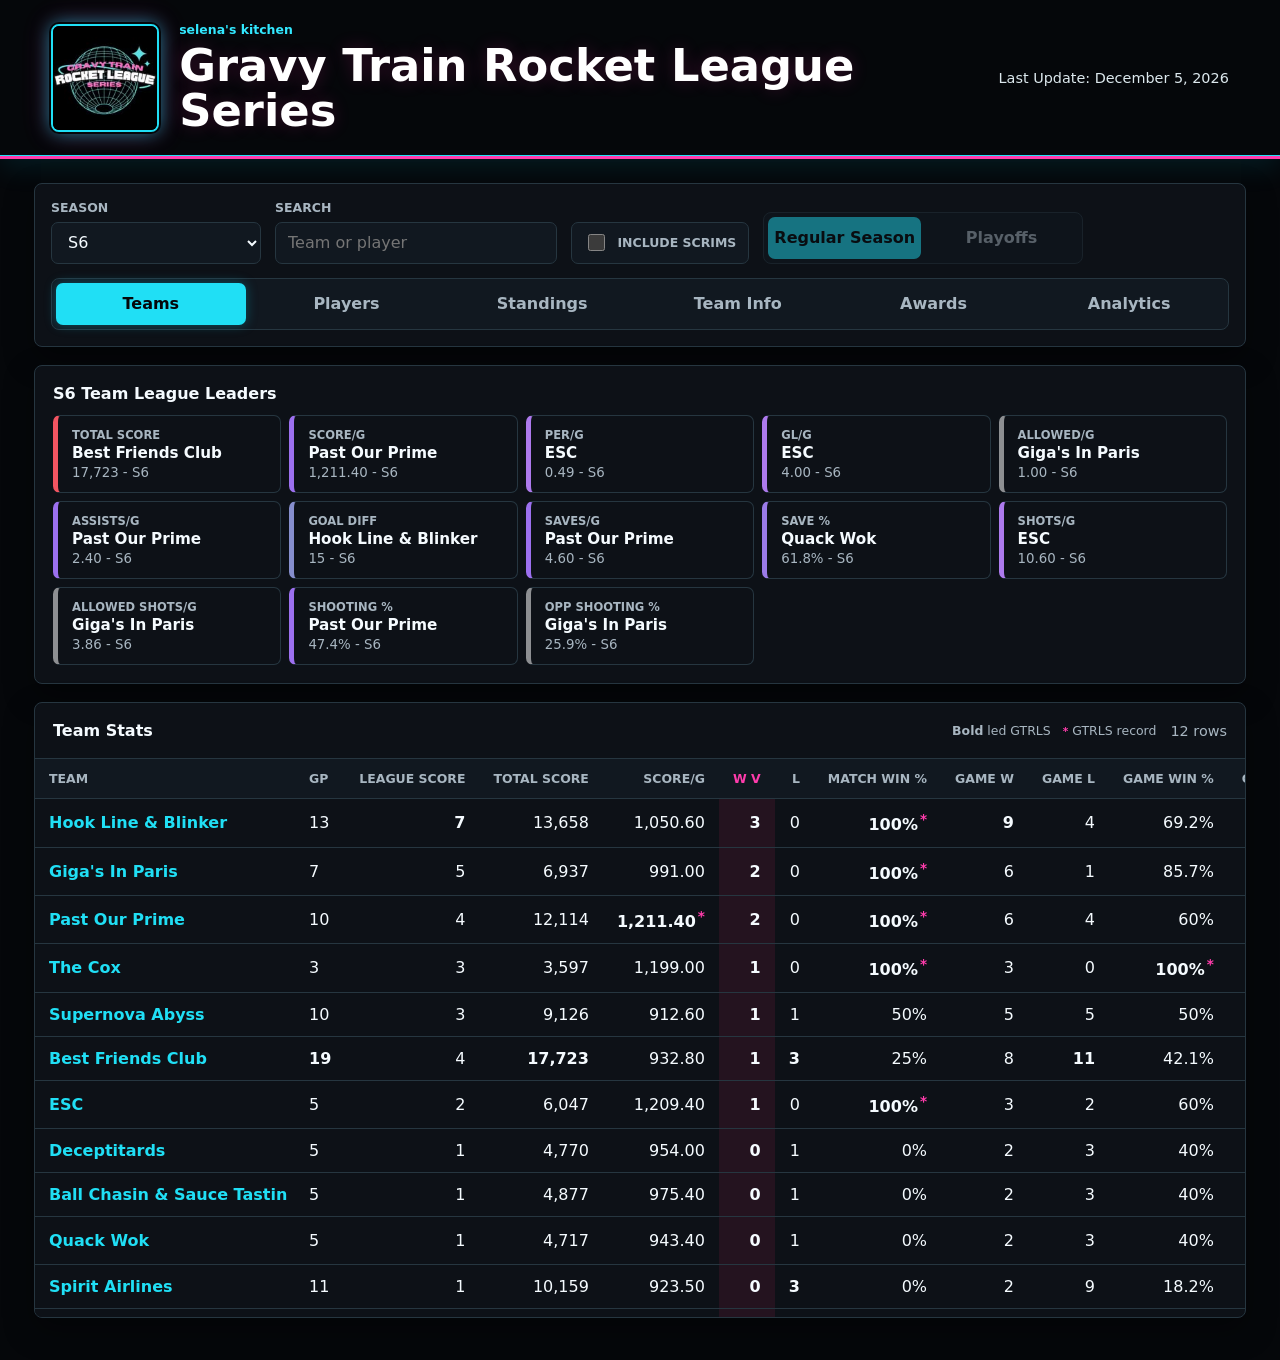
==== commit 9a1fce70: "Add files via upload" ====
--- a/RL - 2/index.html
+++ b/RL - 2/index.html
@@ -4,7 +4,7 @@
   <meta charset="utf-8">
   <meta name="viewport" content="width=device-width, initial-scale=1">
   <title>Gravy Train Rocket League Series</title>
-  <link rel="stylesheet" href="styles.css?v=s6-team-themes-20260622">
+  <link rel="stylesheet" href="styles.css?v=team-info-logos-large-20260623">
 </head>
 <body>
   <header class="topbar">
@@ -138,6 +138,6 @@
 
   <script src="dashboard-data.js"></script>
   <script src="manual-history.js?v=s5-playoffs-20260622"></script>
-  <script src="app.js?v=s6-team-themes-20260622"></script>
+  <script src="app.js?v=season-champion-awards-20260623"></script>
 </body>
 </html>
--- a/RL - 2/styles.css
+++ b/RL - 2/styles.css
@@ -690,6 +690,7 @@
 }
 
 .team-info-card {
+  position: relative;
   width: 100%;
   height: auto;
   min-height: 210px;
@@ -700,6 +701,7 @@
   border-top: 4px solid var(--accent);
   border-radius: 8px;
   padding: 16px;
+  padding-right: 98px;
   background: var(--panel);
   color: var(--ink);
   cursor: pointer;
@@ -720,6 +722,20 @@
 
 .team-info-card-heading h3 {
   font-size: 1.05rem;
+}
+
+.team-info-logo {
+  position: absolute;
+  top: 14px;
+  right: 14px;
+  width: 64px;
+  height: 64px;
+  object-fit: contain;
+  border: 1px solid color-mix(in srgb, var(--accent) 45%, var(--line));
+  border-radius: 8px;
+  background: #070b10;
+  padding: 4px;
+  box-shadow: 0 0 14px color-mix(in srgb, var(--accent) 18%, transparent);
 }
 
 .team-info-stadium {
@@ -1691,6 +1707,7 @@
   color: var(--muted);
 }
 
+.milestone-list,
 .honor-list {
   display: grid;
   grid-template-columns: repeat(auto-fit, minmax(150px, 1fr));
@@ -1698,6 +1715,7 @@
   margin-top: 14px;
 }
 
+.milestone-card,
 .honor-card {
   min-height: 96px;
   display: grid;
@@ -1706,23 +1724,27 @@
   border: 1px solid var(--line);
   border-top: 5px solid var(--gold);
   border-radius: 8px;
-  background: #fff;
+  background: var(--panel);
+  color: var(--ink);
   padding: 14px;
 }
 
+.milestone-card span,
 .honor-card span {
-  color: var(--muted);
+  color: var(--accent);
   font-size: 0.74rem;
   font-weight: 800;
   text-transform: uppercase;
 }
 
+.milestone-card strong,
 .honor-card strong {
   color: var(--ink);
   font-size: 1.45rem;
   line-height: 1;
 }
 
+.milestone-card small,
 .honor-card small {
   color: var(--muted);
 }
@@ -1783,15 +1805,25 @@
 
 .awards-panel {
   display: grid;
-  gap: 16px;
+  gap: 14px;
   margin-top: 18px;
   padding: 18px;
   border: 1px solid var(--line);
-  background: #fff;
-}
-
-.awards-panel h2 {
+  border-top: 4px solid var(--accent);
+  background: var(--panel);
+  box-shadow: var(--shadow);
+}
+
+.awards-panel h2,
+.awards-panel h3 {
   margin: 0;
+}
+
+.awards-panel h3 {
+  color: var(--ink);
+  font-size: 0.82rem;
+  letter-spacing: 0;
+  text-transform: uppercase;
 }
 
 .awards-panel p {
@@ -1801,26 +1833,32 @@
 
 .award-filter-grid {
   display: grid;
-  grid-template-columns: repeat(auto-fit, minmax(170px, 1fr));
+  grid-template-columns: repeat(auto-fit, minmax(138px, 1fr));
   gap: 10px;
 }
 
+.award-season-grid {
+  grid-template-columns: repeat(auto-fit, minmax(82px, 1fr));
+}
+
 .award-filter {
-  min-height: 64px;
+  min-height: 58px;
   display: grid;
   gap: 4px;
   align-content: center;
   border: 1px solid var(--line);
   border-left: 4px solid var(--accent);
-  background: #f8fbfd;
+  border-radius: 8px;
+  background: #101820;
   color: var(--ink);
   cursor: pointer;
   text-align: left;
+  padding: 10px;
 }
 
 .award-filter.active {
   border-color: var(--accent);
-  background: #0d3b45;
+  background: #082c36;
   color: #fff;
   box-shadow: inset 0 0 0 1px color-mix(in srgb, var(--accent) 45%, transparent), 0 0 12px color-mix(in srgb, var(--accent) 22%, transparent);
 }
@@ -1838,12 +1876,27 @@
 }
 
 .award-filter strong {
-  font-size: 0.92rem;
+  font-size: 0.82rem;
+  line-height: 1.15;
 }
 
 .award-filter span {
   color: var(--muted);
-  font-size: 0.78rem;
+  font-size: 0.72rem;
+}
+
+.awards-milestones {
+  display: grid;
+  gap: 10px;
+  margin-top: 4px;
+}
+
+.milestone-grid {
+  max-height: 260px;
+  overflow: auto;
+  display: grid;
+  grid-template-columns: repeat(auto-fit, minmax(185px, 1fr));
+  gap: 10px;
 }
 
 .compact-stat-list {
@@ -1877,14 +1930,40 @@
 
 .compact-stat-list .playoff-matchup {
   display: grid;
-  grid-template-columns: minmax(150px, 1fr) auto minmax(150px, 1fr);
-  gap: 12px;
+  grid-template-columns: minmax(220px, 1fr) minmax(72px, auto) minmax(220px, 1fr);
+  gap: 16px;
   align-items: center;
   text-align: center;
 }
 
-.compact-stat-list .playoff-matchup > :last-child {
+.compact-stat-list .playoff-team {
+  min-width: 0;
+  display: flex;
+  align-items: center;
+  gap: 6px;
+  white-space: normal;
+  line-height: 1.25;
+}
+
+.compact-stat-list .playoff-team-left {
+  justify-content: flex-start;
+  text-align: left;
+}
+
+.compact-stat-list .playoff-team-right {
+  justify-content: flex-end;
   text-align: right;
+}
+
+.compact-stat-list .playoff-matchup b {
+  min-width: 64px;
+  justify-self: center;
+  border-radius: 999px;
+  padding: 5px 10px;
+  background: #101820;
+  color: var(--ink);
+  font-weight: 900;
+  text-align: center;
 }
 
 .compact-stat-list .championship-match {
@@ -1923,12 +2002,120 @@
   line-height: 1.25;
 }
 
-.award-history-table th:nth-child(1) { width: 9%; }
-.award-history-table th:nth-child(2) { width: 16%; }
-.award-history-table th:nth-child(3) { width: 18%; }
+.award-history-table th:nth-child(1) { width: 8%; }
+.award-history-table th:nth-child(2) { width: 13%; }
+.award-history-table th:nth-child(3) { width: 20%; }
 .award-history-table th:nth-child(4) { width: 23%; }
-.award-history-table th:nth-child(5) { width: 17%; }
-.award-history-table th:nth-child(6) { width: 17%; }
+.award-history-table th:nth-child(5) { width: 18%; }
+.award-history-table th:nth-child(6) { width: 18%; }
+
+.playoff-bracket-table {
+  min-width: 0;
+  table-layout: fixed;
+}
+
+.playoff-bracket-table th,
+.playoff-bracket-table td {
+  padding: 9px 10px;
+  white-space: normal;
+  overflow-wrap: anywhere;
+  font-size: 0.86rem;
+  line-height: 1.25;
+}
+
+.playoff-bracket-table .col-season {
+  width: 11%;
+}
+
+.playoff-bracket-table .col-round {
+  width: 18%;
+}
+
+.playoff-bracket-table .col-teamA,
+.playoff-bracket-table th.col-teamA {
+  width: 22%;
+  text-align: left;
+}
+
+.playoff-bracket-table .col-teamB,
+.playoff-bracket-table th.col-teamB {
+  width: 22%;
+  text-align: right;
+}
+
+.playoff-bracket-table .col-result,
+.playoff-bracket-table .col-series,
+.playoff-bracket-table .col-game {
+  width: 9%;
+  text-align: center;
+}
+
+.playoff-bracket-table .col-mvp {
+  width: 9%;
+}
+
+.playoff-bracket-table .playoff-winner,
+.playoff-bracket-table .playoff-runner-up {
+  display: inline-flex;
+  align-items: center;
+  gap: 6px;
+}
+
+.playoff-bracket-table .col-teamB .playoff-winner,
+.playoff-bracket-table .col-teamB .playoff-runner-up {
+  justify-content: flex-end;
+}
+
+.award-race-table {
+  width: min(100%, 820px);
+  min-width: 0;
+  table-layout: fixed;
+}
+
+.playoff-bracket-table th:first-child,
+.playoff-bracket-table td:first-child,
+.award-race-table th:first-child,
+.award-race-table td:first-child {
+  position: static;
+  min-width: 0;
+  max-width: none;
+  box-shadow: none;
+}
+
+.award-race-table th,
+.award-race-table td {
+  padding: 8px 9px;
+  white-space: normal;
+  overflow-wrap: anywhere;
+  font-size: 0.82rem;
+  line-height: 1.25;
+}
+
+.award-race-table .col-rank {
+  width: 9%;
+  text-align: center;
+}
+
+.award-race-table .col-name {
+  width: 21%;
+}
+
+.award-race-table .col-teamsText {
+  width: 25%;
+  text-align: left;
+}
+
+.award-race-table .col-games,
+.award-race-table .col-total,
+.award-race-table .col-average {
+  width: 9%;
+  text-align: center;
+}
+
+.award-race-table .col-extra {
+  width: 18%;
+  text-align: center;
+}
 
 .leader-grid-cell {
   padding: 0;
@@ -2136,6 +2323,30 @@
   font-weight: 800;
   text-transform: uppercase;
   cursor: pointer;
+}
+
+th:first-child,
+td:first-child {
+  position: sticky;
+  left: 0;
+  z-index: 2;
+  min-width: 190px;
+  max-width: 260px;
+  background: var(--panel);
+  box-shadow: 1px 0 0 var(--line), 10px 0 18px rgba(0, 0, 0, 0.22);
+}
+
+th:first-child {
+  z-index: 4;
+  background: #111820;
+}
+
+td:first-child.sorted-column {
+  background: #24131f;
+}
+
+tbody tr.clickable:hover td:first-child {
+  background: #121e26;
 }
 
 th.sorted-column,
@@ -2213,6 +2424,8 @@
 .appearance-card button,
 .award-card,
 .award-card button,
+.milestone-card,
+.honor-card,
 .info-grid article,
 .compact-stat-list button,
 .leader-card,
@@ -2265,7 +2478,7 @@
 }
 
 .team-page-themed .detail-bar span {
-  color: var(--team-secondary-readable);
+  color: var(--team-banner-label, var(--team-secondary-readable));
 }
 
 .team-page-themed .detail-bar strong {
@@ -2278,8 +2491,8 @@
 }
 
 .team-page-themed .detail-bar button {
-  background: var(--team-secondary-readable);
-  color: var(--team-secondary-text);
+  background: var(--team-back-bg, var(--team-secondary-readable));
+  color: var(--team-back-text, var(--team-secondary-text));
 }
 
 .team-page-themed .table-shell {
@@ -2325,9 +2538,49 @@
 }
 
 .team-page-themed .draft-info-section .info-grid button {
+  min-height: 112px;
+  padding: 18px;
   border-color: color-mix(in srgb, var(--team-secondary-readable) 58%, var(--line));
   border-left-color: var(--team-primary-readable);
   background: color-mix(in srgb, var(--team-primary) 13%, var(--panel));
+}
+
+.draft-info-section .info-grid button strong {
+  font-size: 1rem;
+}
+
+.draft-info-section .info-grid button small,
+.draft-info-section .info-grid button span {
+  line-height: 1.25;
+}
+
+.draft-info-section .award-card button {
+  min-height: 108px;
+  padding: 16px;
+  border-color: color-mix(in srgb, var(--accent) 28%, var(--line));
+  border-left-color: var(--accent);
+  background: #101820;
+  color: var(--ink);
+  transition: background 0.15s ease, border-color 0.15s ease, box-shadow 0.15s ease, transform 0.15s ease;
+}
+
+.draft-info-section .award-card button:hover,
+.draft-info-section .award-card button:focus-visible {
+  border-color: color-mix(in srgb, var(--accent) 55%, var(--line));
+  background: #142731;
+  box-shadow: 0 0 14px color-mix(in srgb, var(--accent) 18%, transparent);
+  transform: translateY(-1px);
+  outline: none;
+}
+
+.draft-info-section .award-card button strong {
+  font-size: 0.98rem;
+  line-height: 1.25;
+}
+
+.draft-info-section .award-card button span,
+.draft-info-section .award-card button small {
+  line-height: 1.3;
 }
 
 .team-page-themed .draft-info-section .info-grid button:hover {
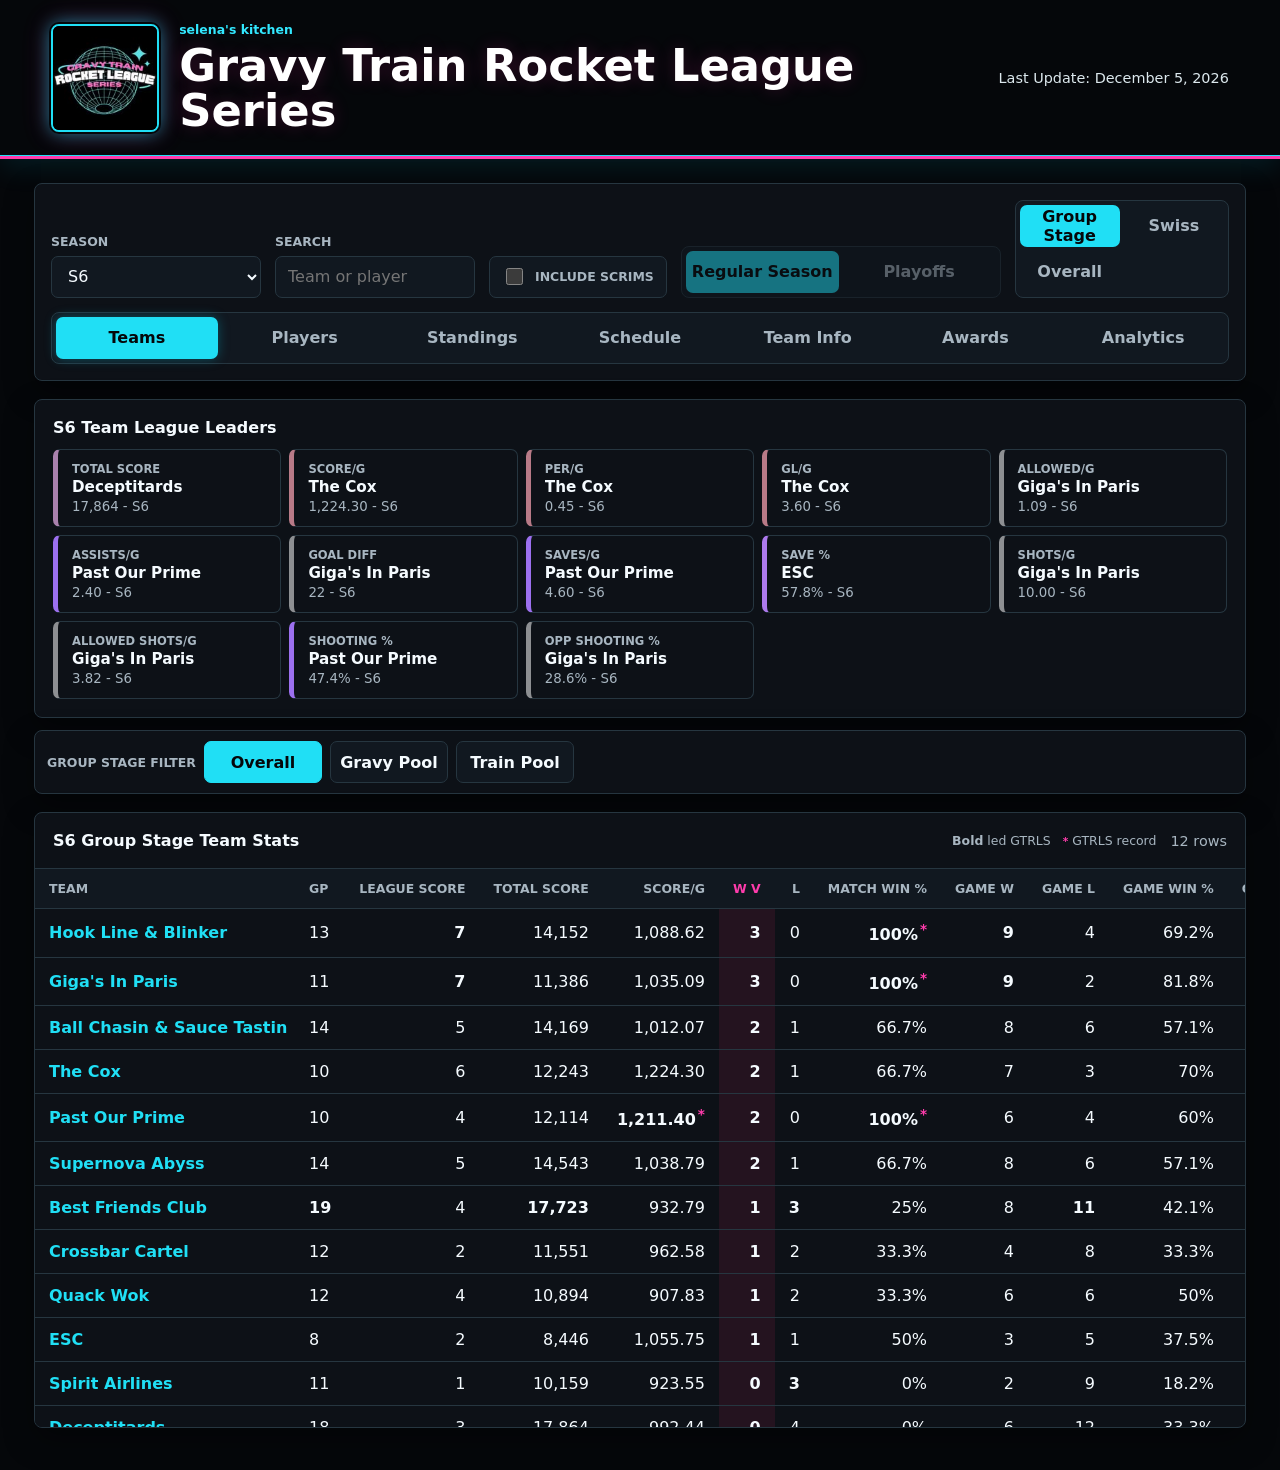
==== commit 4469830c: "Add files via upload" ====
--- a/RL - 2/index.html
+++ b/RL - 2/index.html
@@ -4,7 +4,7 @@
   <meta charset="utf-8">
   <meta name="viewport" content="width=device-width, initial-scale=1">
   <title>Gravy Train Rocket League Series</title>
-  <link rel="stylesheet" href="styles.css?v=team-info-logos-large-20260623">
+  <link rel="stylesheet" href="styles.css?v=schedule-no-scroll-20260625">
 </head>
 <body>
   <header class="topbar">
@@ -39,6 +39,17 @@
         <button type="button" data-season-phase="regular" class="active">Regular Season</button>
         <button type="button" data-season-phase="playoffs">Playoffs</button>
       </div>
+      <div id="s6StageControl" class="phase-control hidden" role="group" aria-label="Season 6 stage">
+        <button type="button" data-s6-stage="group" class="active">Group Stage</button>
+        <button type="button" data-s6-stage="swiss">Swiss</button>
+        <button type="button" data-s6-stage="overall">Overall</button>
+      </div>
+      <div id="s5StageControl" class="phase-control hidden" role="group" aria-label="Season 5 split">
+        <button type="button" data-s5-stage="split1" class="active">Split 1</button>
+        <button type="button" data-s5-stage="split2">Split 2</button>
+        <button type="button" data-s5-stage="swiss">Swiss</button>
+        <button type="button" data-s5-stage="overall">Overall</button>
+      </div>
       <label id="excludeTwosControl" class="check-control hidden">
         <input id="excludeTwosEra" type="checkbox">
         <span>Exclude 2's Era</span>
@@ -47,6 +58,7 @@
         <button class="active" type="button" data-view="teams">Teams</button>
         <button type="button" data-view="players">Players</button>
         <button type="button" data-view="standings">Standings</button>
+        <button type="button" data-view="schedule">Schedule</button>
         <button type="button" data-view="teamInfo">Team Info</button>
         <button type="button" data-view="awards">Awards</button>
         <button type="button" data-view="analytics">Analytics</button>
@@ -71,6 +83,13 @@
         <h2>Award Races</h2>
         <div id="awardRaceGrid" class="mini-leader-grid"></div>
       </div>
+    </section>
+
+    <section id="s6PoolControl" class="s6-pool-strip hidden" role="group" aria-label="Season 6 pool">
+      <span>Group Stage Filter</span>
+      <button type="button" data-s6-pool="overall" class="active">Overall</button>
+      <button type="button" data-s6-pool="gravy">Gravy Pool</button>
+      <button type="button" data-s6-pool="train">Train Pool</button>
     </section>
 
     <section class="figures hidden" aria-label="Key figures">
@@ -108,6 +127,7 @@
     </section>
 
     <section id="awardFilters" class="award-filters hidden" aria-label="Award filters"></section>
+    <section id="scheduleFilters" class="award-filters hidden" aria-label="Schedule filters"></section>
     <section id="analyticsModeControl" class="analytics-mode-control hidden" aria-label="Analytics view">
       <button type="button" data-analytics-mode="selena" class="active">Selena's Kitchen</button>
       <button type="button" data-analytics-mode="your">Your Kitchen</button>
@@ -137,7 +157,7 @@
   </main>
 
   <script src="dashboard-data.js"></script>
-  <script src="manual-history.js?v=s5-playoffs-20260622"></script>
-  <script src="app.js?v=season-champion-awards-20260623"></script>
+  <script src="manual-history.js?v=s5-swiss-schedule-20260625"></script>
+  <script src="app.js?v=co-award-average-only-20260625"></script>
 </body>
 </html>
--- a/RL - 2/styles.css
+++ b/RL - 2/styles.css
@@ -96,6 +96,7 @@
 .controls,
 .detail-bar,
 .kpis,
+.s6-pool-strip,
 .figures,
 .leaderboards,
 .table-shell {
@@ -212,7 +213,7 @@
 .segmented {
   grid-column: 1 / -1;
   display: grid;
-  grid-template-columns: repeat(6, 1fr);
+  grid-template-columns: repeat(7, 1fr);
   gap: 6px;
   padding: 4px;
   border: 1px solid var(--line);
@@ -267,6 +268,42 @@
 
 .phase-control button:disabled {
   cursor: not-allowed;
+}
+
+#s5StageControl {
+  grid-template-columns: repeat(4, minmax(0, 1fr));
+}
+
+.s6-pool-strip {
+  display: flex;
+  align-items: center;
+  gap: 8px;
+  margin-top: 12px;
+  padding: 10px 12px;
+}
+
+.s6-pool-strip span {
+  color: var(--muted);
+  flex: 0 0 auto;
+  font-size: 0.78rem;
+  font-weight: 800;
+  letter-spacing: 0;
+  text-transform: uppercase;
+}
+
+.s6-pool-strip button {
+  min-width: 118px;
+  border: 1px solid var(--line);
+  background: #111820;
+  color: var(--ink);
+  cursor: pointer;
+  font-weight: 800;
+}
+
+.s6-pool-strip button.active {
+  border-color: var(--accent);
+  background: var(--accent);
+  color: #05070a;
 }
 
 .analytics-mode-control {
@@ -2235,6 +2272,72 @@
   font-weight: 800;
 }
 
+.schedule-winner-team {
+  color: var(--team-color, var(--accent));
+  font-weight: 900;
+  text-shadow: 0 0 10px color-mix(in srgb, var(--team-color, var(--accent)) 38%, transparent);
+}
+
+.schedule-winning-score {
+  color: var(--accent-2);
+  font-weight: 950;
+  text-shadow: 0 0 10px color-mix(in srgb, var(--accent-2) 45%, transparent);
+}
+
+.schedule-table .col-stage,
+.schedule-table .col-pool,
+.schedule-table .col-round,
+.schedule-table .col-result,
+.schedule-table .col-vod {
+  white-space: nowrap;
+}
+
+.schedule-table th,
+.schedule-table td {
+  padding: 10px 10px;
+}
+
+.schedule-table th:first-child,
+.schedule-table td:first-child {
+  min-width: 112px;
+  max-width: 132px;
+}
+
+.schedule-table .col-stage {
+  width: 112px;
+}
+
+.schedule-table .col-pool {
+  width: 66px;
+}
+
+.schedule-table .col-round {
+  width: 82px;
+}
+
+.schedule-table .col-team,
+.schedule-table .col-opponent {
+  width: 23%;
+  overflow: hidden;
+  text-align: left;
+  text-overflow: ellipsis;
+}
+
+.schedule-table .col-result {
+  width: 108px;
+  font-variant-numeric: tabular-nums;
+  text-align: center;
+}
+
+.schedule-table .col-vod {
+  width: 58px;
+  text-align: center;
+}
+
+.schedule-empty {
+  color: color-mix(in srgb, var(--muted) 65%, transparent);
+}
+
 .postseason-badge {
   font-size: 1rem;
   line-height: 1;
@@ -2295,6 +2398,11 @@
   width: 100%;
   border-collapse: collapse;
   min-width: 1820px;
+}
+
+table.schedule-table {
+  min-width: 0;
+  table-layout: fixed;
 }
 
 th,
@@ -2631,6 +2739,15 @@
     grid-template-columns: 1fr;
   }
 
+  .s6-pool-strip {
+    align-items: stretch;
+    flex-direction: column;
+  }
+
+  .s6-pool-strip button {
+    width: 100%;
+  }
+
   .table-head,
   .table-meta {
     align-items: flex-start;
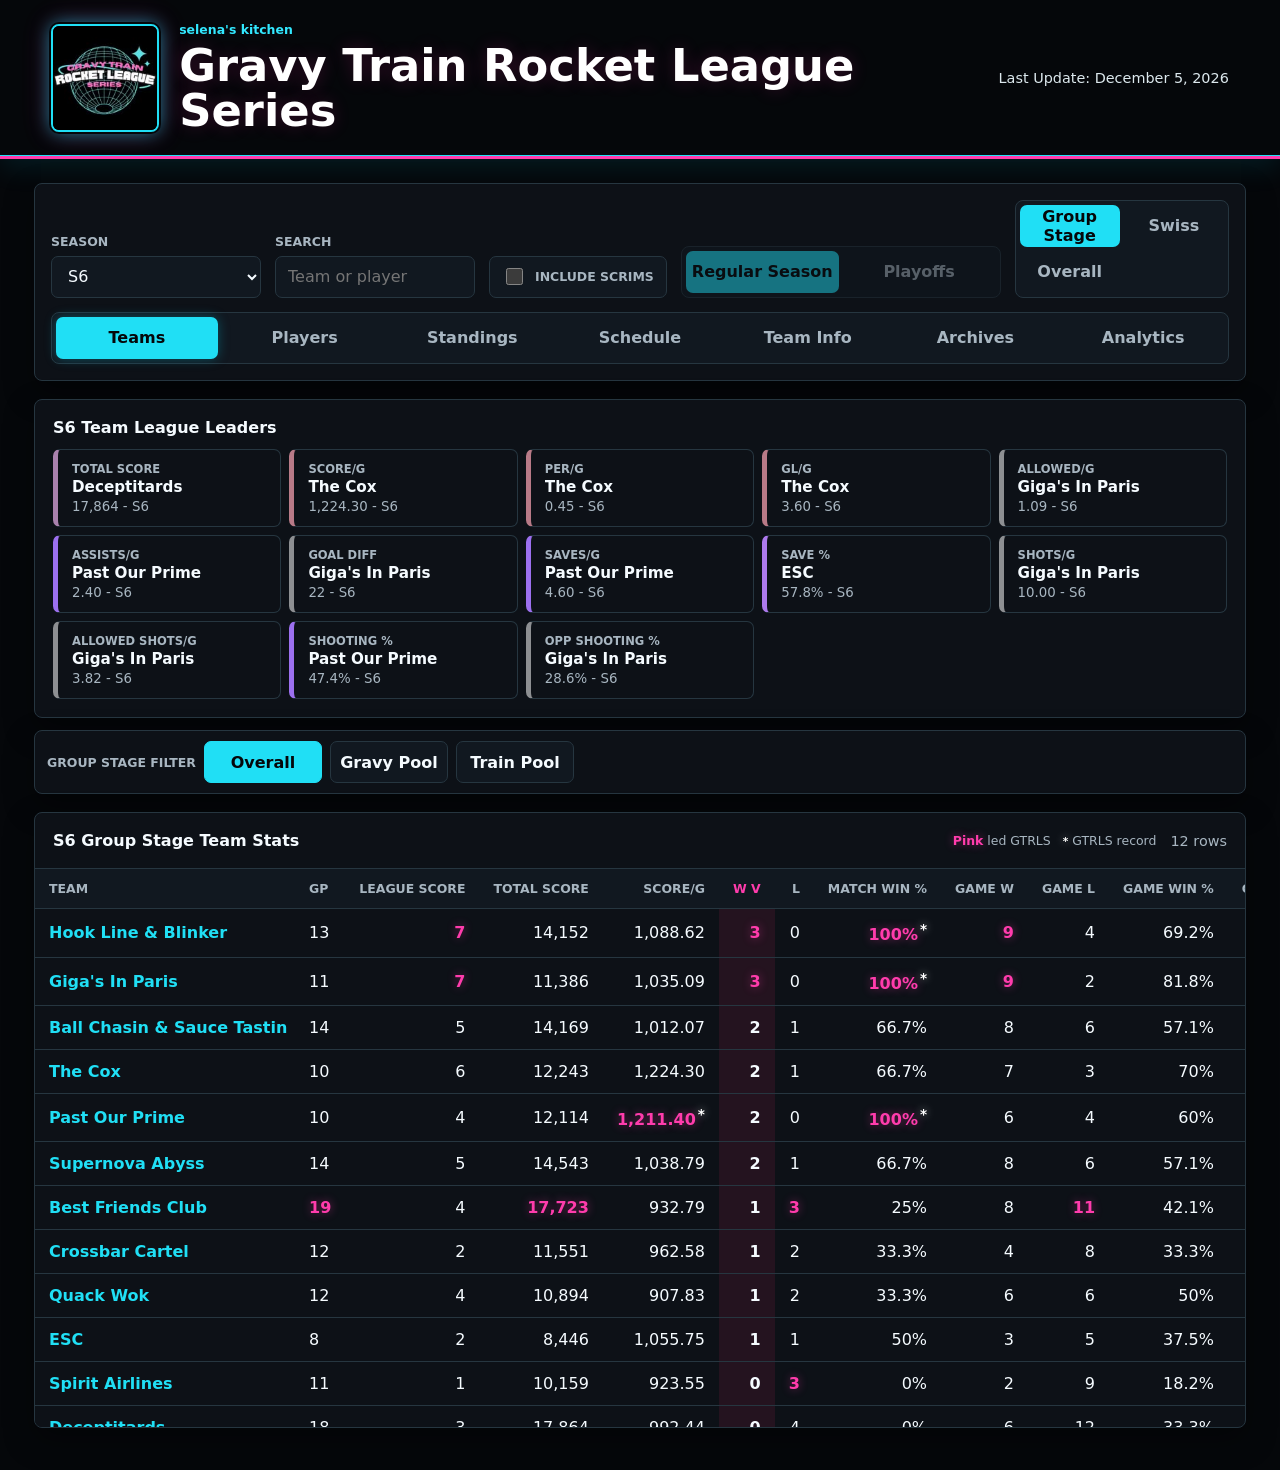
==== commit 0125defb: "Add files via upload" ====
--- a/RL - 2/index.html
+++ b/RL - 2/index.html
@@ -4,7 +4,7 @@
   <meta charset="utf-8">
   <meta name="viewport" content="width=device-width, initial-scale=1">
   <title>Gravy Train Rocket League Series</title>
-  <link rel="stylesheet" href="styles.css?v=schedule-no-scroll-20260625">
+  <link rel="stylesheet" href="styles.css?v=s6-vod-youtube-20260625">
 </head>
 <body>
   <header class="topbar">
@@ -60,7 +60,7 @@
         <button type="button" data-view="standings">Standings</button>
         <button type="button" data-view="schedule">Schedule</button>
         <button type="button" data-view="teamInfo">Team Info</button>
-        <button type="button" data-view="awards">Awards</button>
+        <button type="button" data-view="awards">Archives</button>
         <button type="button" data-view="analytics">Analytics</button>
       </div>
     </section>
@@ -157,7 +157,7 @@
   </main>
 
   <script src="dashboard-data.js"></script>
-  <script src="manual-history.js?v=s5-swiss-schedule-20260625"></script>
-  <script src="app.js?v=co-award-average-only-20260625"></script>
+  <script src="manual-history.js?v=s6-vod-batch-20260625"></script>
+  <script src="app.js?v=s6-vod-batch-20260625"></script>
 </body>
 </html>
--- a/RL - 2/styles.css
+++ b/RL - 2/styles.css
@@ -512,6 +512,19 @@
   text-transform: uppercase;
 }
 
+.mini-award-label {
+  display: inline-flex;
+  align-items: center;
+  gap: 6px;
+}
+
+.mini-award-icon {
+  width: 24px;
+  height: 24px;
+  object-fit: contain;
+  flex: 0 0 auto;
+}
+
 .mini-leader-card strong {
   overflow: hidden;
   color: var(--ink);
@@ -1731,6 +1744,9 @@
 }
 
 .award-card strong {
+  display: inline-flex;
+  align-items: center;
+  gap: 8px;
   color: var(--ink);
 }
 
@@ -1742,6 +1758,31 @@
 
 .award-card small {
   color: var(--muted);
+}
+
+.award-card-icon {
+  width: 28px;
+  height: 28px;
+  object-fit: contain;
+  flex: 0 0 auto;
+}
+
+.col-award .award-title {
+  justify-content: flex-start;
+}
+
+.award-title {
+  display: inline-flex;
+  align-items: center;
+  gap: 8px;
+  min-width: 0;
+}
+
+.award-table-icon {
+  width: 26px;
+  height: 26px;
+  object-fit: contain;
+  flex: 0 0 auto;
 }
 
 .milestone-list,
@@ -1872,6 +1913,52 @@
   display: grid;
   grid-template-columns: repeat(auto-fit, minmax(138px, 1fr));
   gap: 10px;
+}
+
+.archive-toggle {
+  display: inline-flex;
+  width: fit-content;
+  gap: 6px;
+  padding: 4px;
+  border: 1px solid var(--line);
+  background: #0c1117;
+}
+
+.archive-toggle button {
+  min-height: 34px;
+  padding: 7px 14px;
+  border: 1px solid transparent;
+  background: transparent;
+  color: var(--muted);
+  font-weight: 800;
+  cursor: pointer;
+}
+
+.archive-toggle button.active,
+.archive-toggle button:hover,
+.archive-toggle button:focus-visible {
+  border-color: color-mix(in srgb, var(--accent-2) 45%, var(--line));
+  background: color-mix(in srgb, var(--accent-2) 16%, #0c1117);
+  color: var(--ink);
+  outline: none;
+}
+
+.inline-team-link {
+  min-height: 0;
+  padding: 0;
+  border: 0;
+  background: transparent;
+  color: var(--accent);
+  font: inherit;
+  font-weight: 850;
+  text-decoration: underline;
+  cursor: pointer;
+}
+
+.inline-team-link:hover,
+.inline-team-link:focus-visible {
+  color: var(--accent-2);
+  outline: none;
 }
 
 .award-season-grid {
@@ -1913,8 +2000,18 @@
 }
 
 .award-filter strong {
+  display: inline-flex;
+  align-items: center;
+  gap: 7px;
   font-size: 0.82rem;
   line-height: 1.15;
+}
+
+.award-filter-icon {
+  width: 24px;
+  height: 24px;
+  object-fit: contain;
+  flex: 0 0 auto;
 }
 
 .award-filter span {
@@ -2251,8 +2348,9 @@
 }
 
 .season-leader {
-  color: inherit;
+  color: var(--accent-2);
   font-weight: 900;
+  text-shadow: 0 0 10px color-mix(in srgb, var(--accent-2) 45%, transparent);
 }
 
 .playoff-winner {
@@ -2334,6 +2432,31 @@
   text-align: center;
 }
 
+.vod-link {
+  display: inline-flex;
+  align-items: center;
+  justify-content: center;
+  width: 38px;
+  height: 28px;
+  border-radius: 6px;
+  transition: transform 0.15s ease, filter 0.15s ease, background 0.15s ease;
+}
+
+.vod-link:hover,
+.vod-link:focus-visible {
+  background: rgba(255,255,255,0.08);
+  filter: drop-shadow(0 0 8px rgba(255, 0, 64, 0.45));
+  outline: none;
+  transform: translateY(-1px);
+}
+
+.vod-link img {
+  display: block;
+  max-width: 32px;
+  max-height: 22px;
+  object-fit: contain;
+}
+
 .schedule-empty {
   color: color-mix(in srgb, var(--muted) 65%, transparent);
 }
@@ -2345,10 +2468,11 @@
 }
 
 .season-record {
-  color: var(--rose);
+  color: #ffffff;
   font-size: 0.85em;
   font-weight: 900;
   margin-left: 2px;
+  text-shadow: 0 0 8px rgba(255,255,255,0.55);
 }
 
 .table-head {
@@ -2634,10 +2758,10 @@
   text-shadow: 0 0 12px color-mix(in srgb, var(--team-primary-readable) 54%, transparent);
 }
 
-.team-page-themed .career-high,
-.team-page-themed .table-legend .career-high {
-  color: var(--team-secondary-readable);
-  text-shadow: 0 0 10px color-mix(in srgb, var(--team-secondary-readable) 55%, transparent);
+.team-page-themed .season-leader,
+.team-page-themed .table-legend .season-leader {
+  color: var(--team-primary-readable);
+  text-shadow: 0 0 10px color-mix(in srgb, var(--team-primary-readable) 55%, transparent);
 }
 
 .team-page-themed .draft-info-section h2,
